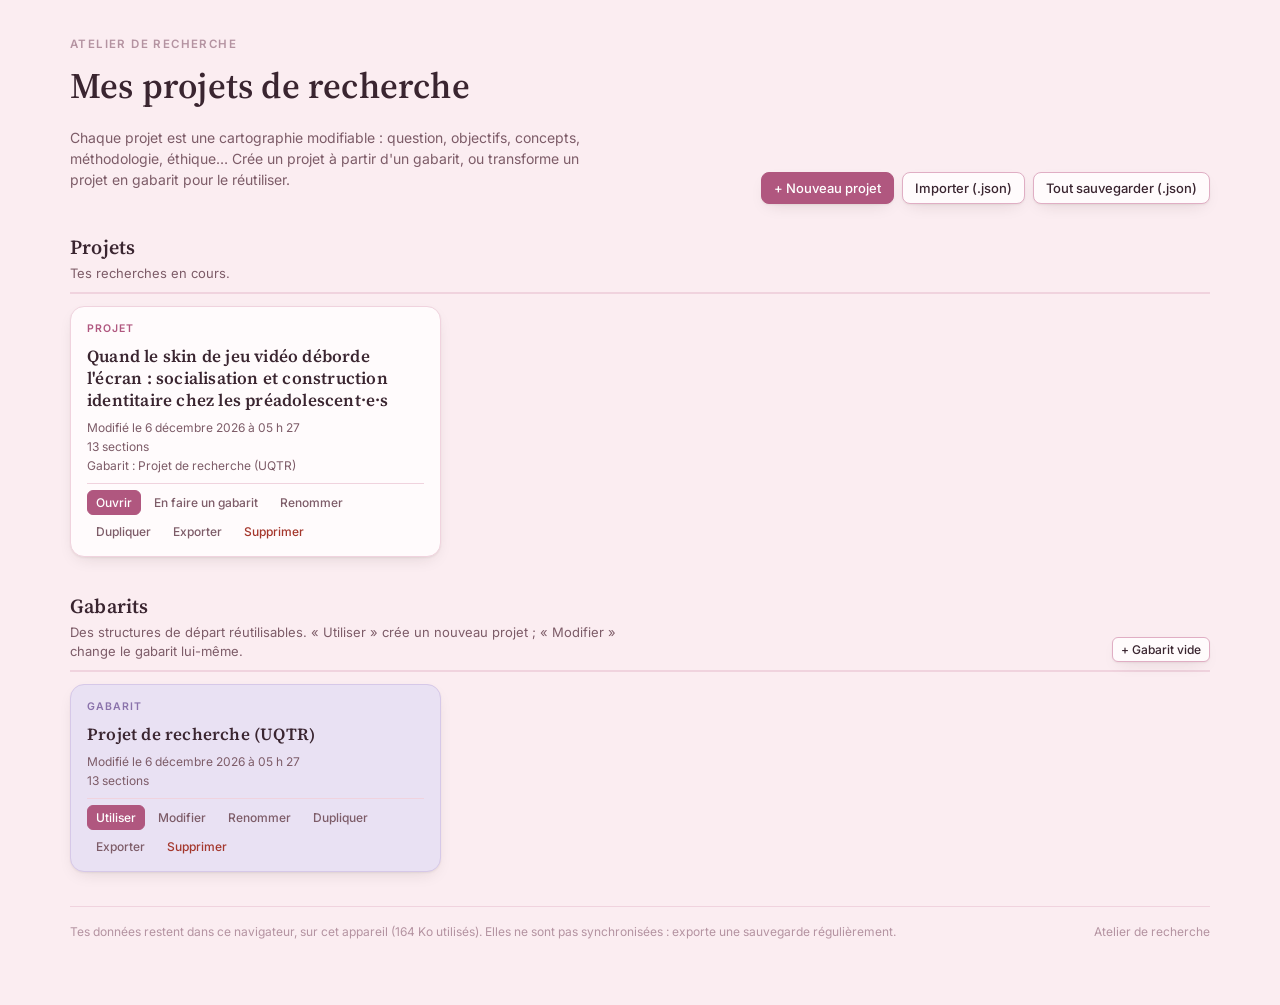
==== index.html @ 20c6a672 "Add files via upload" ====
<!doctype html>
<html lang="fr-CA">
<head>
  <meta charset="utf-8">
  <meta name="viewport" content="width=device-width,initial-scale=1,viewport-fit=cover">
  <title>Atelier de recherche</title>
  <meta name="description" content="Cartographie et guide de rédaction de projets de recherche : question, objectifs, concepts, méthodologie, éthique.">
  <link rel="icon" href="data:image/svg+xml,%3Csvg xmlns='http://www.w3.org/2000/svg' viewBox='0 0 32 32'%3E%3Crect width='32' height='32' rx='8' fill='%23b0577f'/%3E%3Cpath d='M9 10h14M9 16h14M9 22h9' stroke='%23fff' stroke-width='2.4' stroke-linecap='round'/%3E%3C/svg%3E">
  <link rel="preconnect" href="https://fonts.googleapis.com">
  <link rel="preconnect" href="https://fonts.gstatic.com" crossorigin>
  <link rel="stylesheet" href="https://fonts.googleapis.com/css2?family=Source+Serif+4:opsz,wght@8..60,500;8..60,600;8..60,700&family=Inter:wght@400;500;600;700&display=swap">
  <link rel="stylesheet" href="css/editor.css">
  <link rel="stylesheet" href="css/app.css">
</head>
<body>
  <main id="library" aria-label="Bibliothèque de projets"></main>
  <div id="app"></div>
  <noscript>Cette application nécessite JavaScript.</noscript>

  <script src="js/seeds.js"></script>
  <script src="js/storage.js"></script>
  <script src="js/editor.js"></script>
  <script src="js/app.js"></script>
</body>
</html>
---- css/editor.css ----
:root{
    --bg:#fbedf1;
    --surface:#fffbfc;
    --surface-2:#f9e6ec;
    --ink:#3a2530;
    --ink-soft:#7d5c68;
    --ink-faint:#b493a1;
    --border:#f0d3de;
    --border-strong:#e0aec4;
    --accent:#b0577f;
    --accent-ink:#7a3a58;
    --accent-soft:#f9dfea;
    --danger:#a4372c;
    --danger-soft:#f4ded9;
    --shadow: 0 1px 2px rgba(43,36,25,.06), 0 6px 18px -8px rgba(43,36,25,.18);
    color-scheme: light;
  }

  /* tag palette — pastel tokens, referenced by id */
  :root{
    --tag-blue:#5e86ad; --tag-blue-bg:#dfeaf5;
    --tag-mauve:#8a72ab; --tag-mauve-bg:#e9e1f3;
    --tag-green:#6a9a72; --tag-green-bg:#e1f0e2;
    --tag-yellow:#9c8a2e; --tag-yellow-bg:#f8f1c7;
    --tag-orange:#b8804a; --tag-orange-bg:#fbe8d4;
    --tag-pink:#c06f95; --tag-pink-bg:#fbdfeb;
  }

  *{box-sizing:border-box;}
  body{
    background:var(--bg);
    color:var(--ink);
    font-family:'Inter',system-ui,sans-serif;
    font-size:15px;
    line-height:1.5;
    padding-inline:20px;
    padding-block:28px 64px;
    max-width:1180px;
    margin:0 auto;
  }
  h1,h2,h3{font-family:'Source Serif 4',Georgia,serif; font-weight:600; letter-spacing:.2px; text-wrap:balance;}
  a{color:var(--accent);}
  button{font-family:inherit;}
  ::selection{background:var(--accent-soft);}

  /* ---------- header ---------- */
  .top{display:flex; flex-wrap:wrap; gap:16px; justify-content:space-between; align-items:flex-start; margin-bottom:6px;}
  .titleblock{flex:1 1 320px; min-width:0;}
  .eyebrow{font-size:11.5px; text-transform:uppercase; letter-spacing:1.4px; color:var(--ink-faint); font-weight:600; margin-bottom:6px;}
  h1{font-size:clamp(24px,3.4vw,32px); margin:0 0 4px; outline:none;}
  h1[contenteditable]:focus{background:var(--surface-2); border-radius:6px; box-shadow:0 0 0 3px var(--accent-soft);}
  .sub{color:var(--ink-soft); font-size:14px; max-width:60ch;}
  .status{display:flex; align-items:center; gap:8px; font-size:12.5px; color:var(--ink-faint); white-space:nowrap; padding-top:6px;}
  .status .dot{width:7px; height:7px; border-radius:50%; background:var(--ink-faint); flex:none;}
  .status.saved .dot{background:#5c8a4a;}
  .status.saving .dot{background:#c99a3a; animation:pulse 1s infinite;}
  .status.error .dot{background:var(--danger);}
  @keyframes pulse{0%,100%{opacity:1;} 50%{opacity:.35;}}

  .intro{background:var(--surface-2); border:1px solid var(--border); border-radius:10px; padding:12px 14px; font-size:13.5px; color:var(--ink-soft); margin:14px 0 22px; display:flex; gap:10px; align-items:flex-start;}
  .intro button{background:none; border:none; color:var(--ink-faint); cursor:pointer; font-size:15px; line-height:1; padding:2px; margin-left:auto; flex:none;}
  .intro button:hover{color:var(--ink);}

  /* ---------- toolbar ---------- */
  .toolbar{display:flex; flex-wrap:wrap; gap:8px; align-items:center; margin:18px 0 14px;}
  .btn{
    display:inline-flex; align-items:center; gap:6px;
    background:var(--surface); border:1px solid var(--border-strong); color:var(--ink);
    padding:7px 12px; border-radius:8px; font-size:13px; font-weight:500; cursor:pointer;
    box-shadow:var(--shadow);
  }
  .btn:hover{border-color:var(--accent); color:var(--accent-ink);}
  .btn.primary{background:var(--accent); border-color:var(--accent); color:#fff;}
  .btn.ghost{background:transparent; box-shadow:none; border-color:transparent; color:var(--ink-soft);}
  .btn.ghost:hover{background:var(--surface-2); color:var(--ink);}
  .btn.small{padding:4px 8px; font-size:12px; border-radius:6px;}
  .btn.danger{color:var(--danger); border-color:var(--danger-soft);}
  .btn[disabled]{opacity:.5; cursor:default;}

  /* ---------- tag legend ---------- */
  .tagbar{display:flex; flex-wrap:wrap; gap:6px; align-items:center; margin-bottom:6px;}
  .tagbar-label{font-size:11.5px; text-transform:uppercase; letter-spacing:1px; color:var(--ink-faint); font-weight:600; margin-right:2px;}
  .tagchip{
    display:inline-flex; align-items:center; gap:5px;
    border-radius:999px; padding:4px 10px 4px 8px; font-size:12.5px; font-weight:500;
    border:1px solid transparent; cursor:pointer; user-select:none;
  }
  .tagchip .swatch{width:8px; height:8px; border-radius:50%; flex:none;}
  .tagchip.active{box-shadow:0 0 0 2px var(--accent);}
  .tagchip .rm{opacity:0; margin-left:2px; font-size:11px; color:inherit;}
  .tagchip:hover .rm{opacity:.6;}
  .tagchip .rm:hover{opacity:1;}
  .tag-add{display:inline-flex; align-items:center; gap:6px; background:var(--surface-2); border:1px dashed var(--border-strong); border-radius:999px; padding:4px 10px;}
  .tag-add input{border:none; background:none; font-size:12.5px; width:88px; color:var(--ink); outline:none;}
  .tag-swatches{display:flex; gap:4px;}
  .tag-swatch{width:14px; height:14px; border-radius:50%; cursor:pointer; border:2px solid transparent;}
  .tag-swatch.sel{border-color:var(--ink);}

  body.dimming .entity-wrap:not(.tag-match){opacity:.35; filter:saturate(.5);}

  /* ---------- page shell + side navigation ---------- */
  .page-shell{width:100%;}
  .main-col{width:100%;}
  .side-nav{
    position:fixed; top:0; left:0; height:100vh; max-height:100vh; width:270px;
    overflow-y:auto; background:var(--surface); border-right:1px solid var(--border);
    padding:14px 8px; box-shadow:0 14px 34px -10px rgba(0,0,0,.35); font-size:12.5px;
    z-index:60; transform:translateX(-100%); transition:transform .2s ease;
  }
  body.nav-open .side-nav{transform:translateX(0);}
  .side-nav-head{display:flex; align-items:center; justify-content:space-between; padding:0 8px 8px; gap:8px;}
  .side-nav-head h3{margin:0; font-size:11px; text-transform:uppercase; letter-spacing:1px; color:var(--ink-faint); font-family:inherit; font-weight:600;}
  .nav-close{display:inline-flex; align-items:center; justify-content:center; background:none; border:none; color:var(--ink-faint); cursor:pointer; font-size:14px; padding:2px 4px; flex:none;}
  .nav-list{list-style:none; margin:0; padding:0;}
  .nav-item a{
    display:block; padding:5px 8px; border-radius:6px; color:var(--ink-soft); text-decoration:none;
    cursor:pointer; white-space:nowrap; overflow:hidden; text-overflow:ellipsis;
  }
  .nav-item a:hover{background:var(--surface-2); color:var(--ink);}
  .nav-item.nav-top{margin-top:6px;}
  .nav-item.nav-top:first-child{margin-top:0;}
  .nav-item.nav-top > a{font-weight:600; color:var(--ink);}
  .nav-toggle{position:fixed; top:16px; left:16px; z-index:58;}
  .btn.ghost.nav-toggle{background:var(--surface); border-color:var(--border-strong); box-shadow:var(--shadow);}
  .btn.ghost.nav-toggle:hover{background:var(--surface-2);}
  .nav-scrim{display:none;}
  body.nav-open .nav-scrim{display:block; position:fixed; inset:0; background:rgba(20,16,10,.35); z-index:59;}
  @media (max-width:420px){
    .side-nav{width:88vw;}
  }

  /* ---------- board (full-width, reorderable boxes) ---------- */
  .board{display:flex; flex-direction:column; gap:20px; width:100%; margin-top:6px;}
  .drag-handle{
    flex:none; width:22px; height:22px; border-radius:6px; border:1px solid var(--border);
    background:var(--surface); display:flex; align-items:center; justify-content:center;
    color:var(--ink-faint); font-size:12px; cursor:grab; touch-action:none;
  }
  .drag-handle:hover{border-color:var(--accent); color:var(--accent-ink); background:var(--surface-2);}
  .drag-handle:active{cursor:grabbing;}

  /* ---------- table cards ---------- */
  .table-card{width:100%; background:var(--surface); border:1px solid var(--border); border-radius:14px; box-shadow:var(--shadow); overflow:hidden; transition:box-shadow .18s ease;}
  .table-card.dragging{box-shadow:0 14px 34px -10px rgba(0,0,0,.35); z-index:6; cursor:grabbing; transition:none;}
  .table-card.nested{box-shadow:none; border-color:var(--border-strong); background:var(--surface-2);}
  .table-card.nested > .table-card-head{padding:12px 14px 8px;}
  .table-card.nested > .table-card-head h2{font-size:14.5px;}
  .table-card.nested > .scrollwrap{padding:8px 14px 14px;}
  .table-card.nested > .table-add-row{padding:6px 14px 12px;}
  .table-color-btn{flex:none; width:22px; height:22px; border-radius:6px; border:1px solid var(--border); background:var(--surface); display:flex; align-items:center; justify-content:center; cursor:pointer; padding:0;}
  .table-color-btn:hover{border-color:var(--accent);}
  .table-color-dot{width:12px; height:12px; border-radius:50%; background:var(--surface-2); border:1.5px solid var(--border-strong); display:block; pointer-events:none;}
  .color-swatches{display:flex; flex-wrap:wrap; gap:8px; padding:4px 2px 2px;}
  .table-card[data-color="blue"]{border-color:var(--tag-blue);}
  .table-card[data-color="blue"] > .table-card-head{border-bottom-color:var(--tag-blue);}
  .table-card[data-color="blue"]{background:var(--tag-blue-bg);}
  .table-card[data-color="blue"] > .table-card-head h2{color:var(--tag-blue);}
  .table-card[data-color="blue"] table.datatable th{border-bottom-color:var(--tag-blue); color:var(--tag-blue);}
  .table-card[data-color="blue"] table.datatable td{border-bottom-color:var(--tag-blue);}
  .table-card[data-color="mauve"]{border-color:var(--tag-mauve);}
  .table-card[data-color="mauve"] > .table-card-head{border-bottom-color:var(--tag-mauve);}
  .table-card[data-color="mauve"]{background:var(--tag-mauve-bg);}
  .table-card[data-color="mauve"] > .table-card-head h2{color:var(--tag-mauve);}
  .table-card[data-color="mauve"] table.datatable th{border-bottom-color:var(--tag-mauve); color:var(--tag-mauve);}
  .table-card[data-color="mauve"] table.datatable td{border-bottom-color:var(--tag-mauve);}
  .table-card[data-color="green"]{border-color:var(--tag-green);}
  .table-card[data-color="green"] > .table-card-head{border-bottom-color:var(--tag-green);}
  .table-card[data-color="green"]{background:var(--tag-green-bg);}
  .table-card[data-color="green"] > .table-card-head h2{color:var(--tag-green);}
  .table-card[data-color="green"] table.datatable th{border-bottom-color:var(--tag-green); color:var(--tag-green);}
  .table-card[data-color="green"] table.datatable td{border-bottom-color:var(--tag-green);}
  .table-card[data-color="yellow"]{border-color:var(--tag-yellow);}
  .table-card[data-color="yellow"] > .table-card-head{border-bottom-color:var(--tag-yellow);}
  .table-card[data-color="yellow"]{background:var(--tag-yellow-bg);}
  .table-card[data-color="yellow"] > .table-card-head h2{color:var(--tag-yellow);}
  .table-card[data-color="yellow"] table.datatable th{border-bottom-color:var(--tag-yellow); color:var(--tag-yellow);}
  .table-card[data-color="yellow"] table.datatable td{border-bottom-color:var(--tag-yellow);}
  .table-card[data-color="orange"]{border-color:var(--tag-orange);}
  .table-card[data-color="orange"] > .table-card-head{border-bottom-color:var(--tag-orange);}
  .table-card[data-color="orange"]{background:var(--tag-orange-bg);}
  .table-card[data-color="orange"] > .table-card-head h2{color:var(--tag-orange);}
  .table-card[data-color="orange"] table.datatable th{border-bottom-color:var(--tag-orange); color:var(--tag-orange);}
  .table-card[data-color="orange"] table.datatable td{border-bottom-color:var(--tag-orange);}
  .table-card[data-color="pink"]{border-color:var(--tag-pink);}
  .table-card[data-color="pink"] > .table-card-head{border-bottom-color:var(--tag-pink);}
  .table-card[data-color="pink"]{background:var(--tag-pink-bg);}
  .table-card[data-color="pink"] > .table-card-head h2{color:var(--tag-pink);}
  .table-card[data-color="pink"] table.datatable th{border-bottom-color:var(--tag-pink); color:var(--tag-pink);}
  .table-card[data-color="pink"] table.datatable td{border-bottom-color:var(--tag-pink);}
  .nested-tables{display:flex; flex-direction:column; gap:12px; padding:12px 16px 16px;}
  .nested-label{font-size:10.5px; text-transform:uppercase; letter-spacing:.8px; color:var(--ink-faint); font-weight:600; padding:0 16px 4px;}
  .table-card-head{display:flex; align-items:center; gap:10px; padding:14px 16px 10px; border-bottom:2px solid var(--accent);}
  .table-card-head h2{font-size:17px; margin:0; flex:1; min-width:0; outline:none;}
  .table-card-head h2[contenteditable]:focus{background:var(--surface-2); border-radius:6px; padding:1px 4px; box-shadow:0 0 0 3px var(--accent-soft);}
  .table-card-actions{display:flex; gap:4px; flex:none;}
  .scrollwrap{overflow-x:auto; padding:10px 16px 16px;}
  table.datatable{border-collapse:collapse; width:100%; min-width:520px;}
  table.datatable th{
    text-align:left; font-size:11.5px; text-transform:uppercase; letter-spacing:.6px; color:var(--ink-faint);
    font-weight:600; padding:6px 10px 8px; border-bottom:2px solid var(--border); position:relative;
  }
  table.datatable th .th-label{outline:none; border-radius:4px;}
  table.datatable th .th-label:focus{background:var(--surface-2); box-shadow:0 0 0 2px var(--accent-soft); padding:1px 3px;}
  table.datatable th .colrm{position:absolute; top:2px; right:2px; opacity:0; font-size:11px; cursor:pointer; color:var(--ink-faint); background:none; border:none;}
  table.datatable th:hover .colrm{opacity:.6;}
  table.datatable th .colrm:hover{opacity:1; color:var(--danger);}
  table.datatable td{border-bottom:1px solid var(--border); vertical-align:top; padding:0;}
  table.datatable tr:last-child td{border-bottom:none;}
  .cellwrap{position:relative; padding:10px 30px 22px 10px; min-width:180px;}
  .celltext{outline:none; font-size:13.5px; color:var(--ink); min-height:20px; white-space:pre-wrap; word-break:break-word;}
  .celltext:empty::before{content:attr(data-ph); color:var(--ink-faint);}
  .celltext:focus{background:var(--surface-2); border-radius:6px; box-shadow:0 0 0 2px var(--accent-soft);}
  .cell-tags{display:flex; flex-wrap:wrap; gap:4px; margin-top:6px;}
  .cell-tags .mini-tag{font-size:10.5px; padding:1px 7px; border-radius:999px; font-weight:600;}
  .rowrm{position:absolute; left:-2px; top:8px; opacity:0; font-size:11px; background:none; border:none; color:var(--ink-faint); cursor:pointer; writing-mode:vertical-rl;}
  tr:hover .rowrm{opacity:.5;}
  .rowrm:hover{opacity:1 !important; color:var(--danger);}

  /* ---------- moving rows & columns ---------- */
  .rowdrag-th{width:22px; min-width:22px; padding:0 !important; border-bottom:2px solid var(--border);}
  .rowdrag-td{width:22px; min-width:22px; padding:9px 0 0 3px !important; vertical-align:top;}
  .row-drag-handle, .col-drag-handle{
    flex:none; width:18px; height:18px; border-radius:5px; border:1px solid var(--border);
    background:var(--surface); display:inline-flex; align-items:center; justify-content:center;
    color:var(--ink-faint); font-size:10px; cursor:grab; touch-action:none; padding:0;
  }
  .row-drag-handle:hover, .col-drag-handle:hover{border-color:var(--accent); color:var(--accent-ink); background:var(--surface-2);}
  .col-drag-handle{margin-right:6px; vertical-align:middle;}
  tr.row-dragging{opacity:.4;}
  th.col-dragging{opacity:.4;}
  tr.row-drop-before td{box-shadow: inset 0 2px 0 var(--accent);}
  tr.row-drop-after td{box-shadow: inset 0 -2px 0 var(--accent);}
  th.col-drop-before{box-shadow: inset 2px 0 0 var(--accent);}
  th.col-drop-after{box-shadow: inset -2px 0 0 var(--accent);}
  .table-card.drop-target{outline:2px dashed var(--accent); outline-offset:2px; border-radius:14px;}
  .board.drop-target{outline:2px dashed var(--accent); outline-offset:8px; border-radius:16px;}

  .cell-icons{position:absolute; bottom:4px; right:4px; display:flex; gap:3px;}
  .icon-btn{
    width:20px; height:20px; border-radius:6px; border:1px solid var(--border); background:var(--surface);
    display:flex; align-items:center; justify-content:center; font-size:10.5px; cursor:pointer; color:var(--ink-soft);
    position:relative;
  }
  .icon-btn:hover{border-color:var(--accent); color:var(--accent-ink);}
  .icon-btn.armed{background:var(--accent); color:#fff; border-color:var(--accent);}
  .icon-btn.has-links::after{
    content:attr(data-count); position:absolute; top:-6px; right:-6px; background:var(--accent); color:#fff;
    font-size:9px; line-height:1; padding:2px 4px; border-radius:8px; font-weight:700;
  }
  .addrow, .addcol{color:var(--ink-faint); font-size:12px;}

  .table-add-row{padding:8px 16px 14px;}

  /* ---------- popover ---------- */
  .pop{
    position:absolute; z-index:50; background:var(--surface); border:1px solid var(--border-strong);
    border-radius:10px; box-shadow:var(--shadow); padding:10px; min-width:200px; font-size:12.5px;
  }
  .pop h4{margin:0 0 6px; font-size:11px; text-transform:uppercase; letter-spacing:.6px; color:var(--ink-faint); font-family:inherit; font-weight:600;}
  .pop .row{display:flex; align-items:center; justify-content:space-between; gap:8px; padding:5px 2px; border-radius:6px;}
  .pop .row:hover{background:var(--surface-2);}
  .pop .row .lbl{color:var(--ink); cursor:pointer; flex:1; min-width:0; overflow:hidden; text-overflow:ellipsis; white-space:nowrap;}
  .pop .row button{background:none; border:none; color:var(--ink-faint); cursor:pointer; font-size:11px;}
  .pop .row button:hover{color:var(--danger);}
  .pop .taglist{display:flex; flex-direction:column; gap:3px;}
  .pop .tagrow{display:flex; align-items:center; gap:6px; padding:4px 4px; border-radius:6px; cursor:pointer;}
  .pop .tagrow:hover{background:var(--surface-2);}
  .pop .tagrow .swatch{width:9px; height:9px; border-radius:50%;}
  .pop .tagrow .chk{margin-left:auto; opacity:0; font-size:12px;}
  .pop .tagrow.on .chk{opacity:1;}

  /* ---------- diagram ---------- */
  .diagram-shell{width:100%; background:var(--surface); border:1px solid var(--border); border-radius:14px; box-shadow:var(--shadow); transition:box-shadow .18s ease;}
  .diagram-shell.dragging{box-shadow:0 14px 34px -10px rgba(0,0,0,.35); z-index:6; cursor:grabbing; transition:none;}
  .diagram-shell.nested{box-shadow:none; border-color:var(--border-strong); background:var(--surface-2);}
  .diagram-shell.nested > .diagram-head{padding:12px 14px 4px;}
  .diagram-shell.nested > .diagram-head h2{font-size:14.5px;}
  .diagram-shell.nested > .canvas{margin:0 14px 14px; height:320px;}
  .diagram-head{display:flex; flex-wrap:wrap; align-items:center; gap:8px; padding:14px 16px 6px;}
  .diagram-head h2{font-size:17px; margin:0; flex:1; min-width:120px; outline:none;}
  .diagram-head h2[contenteditable]:focus{background:var(--surface-2); border-radius:6px; padding:1px 4px; box-shadow:0 0 0 3px var(--accent-soft);}
  .diagram-notes{padding:0 16px 10px; display:flex; flex-direction:column; gap:4px;}
  .diagram-note-line{display:flex; align-items:flex-start; gap:6px;}
  .diagram-note-line .celltext{flex:1; min-width:0; font-size:13px; padding:4px 6px; border-radius:6px;}
  .diagram-note-line .celltext:focus{background:var(--surface-2); box-shadow:0 0 0 2px var(--accent-soft);}
  .diagram-note-rm{flex:none; opacity:0; background:none; border:none; color:var(--ink-faint); cursor:pointer; font-size:11px; padding:4px 2px;}
  .diagram-note-line:hover .diagram-note-rm{opacity:.5;}
  .diagram-note-rm:hover{opacity:1 !important; color:var(--danger);}
  .diagram-note-add{align-self:flex-start; margin-top:2px;}
  .canvas{
    position:relative; height:420px; margin:0 16px 16px; border:1.5px dashed var(--border-strong); border-radius:12px;
    background:
      radial-gradient(var(--border) 1px, transparent 1px) 0 0/22px 22px,
      var(--surface);
    overflow:auto; touch-action:none;
  }
  .canvas svg{position:absolute; top:0; left:0; width:100%; height:100%; pointer-events:none; overflow:visible;}
  .node{
    position:absolute; width:180px; background:var(--surface); border:1.5px solid var(--border-strong); border-radius:12px;
    box-shadow:var(--shadow); padding:10px 10px 24px; cursor:grab; user-select:none;
  }
  .node.dragging{cursor:grabbing; box-shadow:0 10px 28px -8px rgba(0,0,0,.35); z-index:5;}
  .node.border-dashed{border-style:dashed;}
  .node.shape-square{width:150px; min-height:150px;}
  .node.shape-circle{width:150px; height:150px; border-radius:50%; display:flex; flex-direction:column; align-items:center; justify-content:center; text-align:center; padding:16px 18px 20px;}
  .node.shape-oval{width:220px; height:130px; border-radius:50%; display:flex; flex-direction:column; align-items:center; justify-content:center; text-align:center; padding:14px 26px 18px;}
  .node.shape-circle .cell-icons, .node.shape-oval .cell-icons{bottom:8px; right:8px;}
  .node.shape-circle .cell-tags, .node.shape-oval .cell-tags{justify-content:center;}
  .node .celltext{font-family:'Source Serif 4',serif; font-weight:600; font-size:14px; margin-bottom:3px; outline:none; border-radius:4px;}
  .node .celltext:focus{background:var(--surface-2); box-shadow:0 0 0 2px var(--accent-soft);}
  .node .sub{font-size:11.5px; color:var(--ink-soft); outline:none; border-radius:4px;}
  .node .sub:focus{background:var(--surface-2); box-shadow:0 0 0 2px var(--accent-soft);}
  .node-notes{display:flex; flex-direction:column; gap:1px;}
  .node-note-line{display:flex; align-items:flex-start; gap:3px;}
  .node-note-line .sub{flex:1; min-width:0;}
  .node-note-rm{flex:none; opacity:0; background:none; border:none; color:var(--ink-faint); cursor:pointer; font-size:10px; padding:3px 2px;}
  .node-note-line:hover .node-note-rm{opacity:.6;}
  .node-note-rm:hover{opacity:1 !important; color:var(--danger);}
  .node-note-add{font-size:10.5px; padding:2px 6px; margin-top:2px;}
  .node.shape-circle .node-note-line, .node.shape-oval .node-note-line{justify-content:center;}
  .node .noderm{position:absolute; top:4px; right:4px; opacity:0; background:none; border:none; color:var(--ink-faint); font-size:11px; cursor:pointer;}
  .node:hover .noderm{opacity:.6;}
  .node .noderm:hover{opacity:1; color:var(--danger);}
  .node .cell-icons{bottom:5px; right:5px;}
  .node .cell-tags{margin-top:4px;}
  .node .styleadj{position:absolute; top:4px; left:4px; opacity:0; width:18px; height:18px; border-radius:5px; border:1px solid var(--border); background:var(--surface); color:var(--ink-faint); font-size:10px; cursor:pointer; display:flex; align-items:center; justify-content:center;}
  .node:hover .styleadj{opacity:.65;}
  .node .styleadj:hover{opacity:1; border-color:var(--accent); color:var(--accent-ink);}

  /* ---------- independent arrows & shape/style popovers ---------- */
  .arrow-handle{
    position:absolute; width:12px; height:12px; margin:-6px 0 0 -6px; border-radius:50%;
    background:var(--accent); border:2px solid var(--surface); box-shadow:var(--shadow);
    cursor:grab; touch-action:none; z-index:4;
  }
  .arrow-handle:active{cursor:grabbing;}
  .arrow-controls{
    position:absolute; display:flex; gap:2px; background:var(--surface); border:1px solid var(--border-strong);
    border-radius:8px; padding:2px; box-shadow:var(--shadow); z-index:4; margin:-14px 0 0 -30px;
  }
  .arrow-controls button{width:20px; height:20px; border:none; background:none; color:var(--ink-soft); font-size:10.5px; cursor:pointer; border-radius:5px;}
  .arrow-controls button:hover{background:var(--surface-2); color:var(--accent-ink);}
  .shape-grid{display:flex; gap:6px; flex-wrap:wrap; margin-bottom:8px;}
  .shape-opt{width:36px; height:30px; border:1px solid var(--border-strong); border-radius:6px; background:var(--surface); cursor:pointer; display:flex; align-items:center; justify-content:center; font-size:13px; color:var(--ink-soft);}
  .shape-opt.sel{border-color:var(--accent); box-shadow:0 0 0 2px var(--accent-soft); color:var(--accent-ink);}
  .border-grid{display:flex; gap:6px;}
  .border-opt{flex:1; height:26px; border:1px solid var(--border-strong); border-radius:6px; background:var(--surface); cursor:pointer; font-size:11px; color:var(--ink-soft);}
  .border-opt.sel{border-color:var(--accent); box-shadow:0 0 0 2px var(--accent-soft); color:var(--accent-ink);}

  /* ---------- notes list handled as table above ---------- */

  /* ---------- confirm modal / toast ---------- */
  .overlay{position:fixed; inset:0; background:rgba(20,16,10,.35); z-index:100; display:flex; align-items:center; justify-content:center; padding:20px;}
  .modal{background:var(--surface); border-radius:12px; padding:18px; max-width:340px; box-shadow:var(--shadow); border:1px solid var(--border);}
  .modal p{margin:0 0 14px; font-size:13.5px; color:var(--ink);}
  .modal .row{display:flex; justify-content:flex-end; gap:8px;}
  .toast{
    position:fixed; left:50%; bottom:22px; transform:translateX(-50%); background:var(--ink); color:var(--bg);
    padding:8px 16px; border-radius:999px; font-size:12.5px; z-index:80; box-shadow:var(--shadow);
    display:flex; align-items:center; gap:10px;
  }
  .toast button{background:none; border:none; color:inherit; opacity:.75; cursor:pointer; font-size:11.5px; text-decoration:underline;}

  @keyframes flash{
    0%{box-shadow:0 0 0 4px var(--accent);} 100%{box-shadow:0 0 0 0 transparent;}
  }
  .flash{animation:flash 1.1s ease-out;}

  footer.foot{margin-top:30px; padding-top:16px; border-top:1px solid var(--border); font-size:12px; color:var(--ink-faint); display:flex; justify-content:space-between; flex-wrap:wrap; gap:8px;}

  @media (max-width:640px){
    .node{width:150px;}
    .canvas{height:360px;}
  }
---- css/app.css ----
/* Styles propres à l'application (bibliothèque, en-tête d'éditeur, modales, impression).
   Les styles de l'éditeur lui-même sont dans editor.css. */

html{ -webkit-text-size-adjust:100%; }
body{ margin:0 auto; }
[hidden]{ display:none !important; }

/* ---------- en-tête de l'éditeur ---------- */
.editor-topbar{ height:30px; }
.btn.ghost.back-btn{ position:fixed; top:16px; left:132px; z-index:58; background:var(--surface); border-color:var(--border-strong); box-shadow:var(--shadow); }
.btn.ghost.back-btn:hover{ background:var(--surface-2); }
.top-actions{ display:flex; align-items:center; gap:10px; flex-wrap:wrap; justify-content:flex-end; }
.template-banner{
  background:var(--tag-yellow-bg); color:#6b5d17; border:1px solid #e9dc97; border-radius:10px;
  padding:10px 14px; font-size:13px; margin:12px 0 4px;
}
.sub[contenteditable]:empty::before{ content:attr(data-ph); color:var(--ink-faint); }
.sub[contenteditable]{ outline:none; border-radius:6px; min-height:1.4em; }
.sub[contenteditable]:focus{ background:var(--surface-2); box-shadow:0 0 0 3px var(--accent-soft); }

/* ---------- bibliothèque ---------- */
.lib-top{ display:flex; flex-wrap:wrap; gap:18px; justify-content:space-between; align-items:flex-end; margin:8px 0 28px; }
.lib-top .titleblock{ flex:1 1 420px; }
.lib-top h1{ font-size:clamp(26px,4vw,36px); }
.lib-toolbar{ display:flex; flex-wrap:wrap; gap:8px; }
.lib-section{ margin-bottom:34px; }
.lib-section-head{ display:flex; justify-content:space-between; align-items:flex-end; gap:12px; margin-bottom:12px; border-bottom:2px solid var(--border); padding-bottom:8px; }
.lib-section-head h2{ margin:0; font-size:20px; }
.lib-hint{ margin:2px 0 0; color:var(--ink-soft); font-size:13px; max-width:70ch; }
.lib-grid{ display:grid; grid-template-columns:repeat(auto-fill, minmax(290px, 1fr)); gap:14px; }
.lib-empty{ color:var(--ink-faint); font-size:13.5px; padding:18px; border:1.5px dashed var(--border-strong); border-radius:12px; grid-column:1/-1; }
.lib-card{
  background:var(--surface); border:1px solid var(--border); border-radius:14px; box-shadow:var(--shadow);
  padding:14px 16px 12px; display:flex; flex-direction:column; gap:8px; cursor:pointer; min-width:0;
  transition:border-color .15s ease, transform .15s ease;
}
.lib-card:hover, .lib-card:focus-visible{ border-color:var(--accent); transform:translateY(-1px); outline:none; }
.lib-card.is-template{ background:var(--tag-mauve-bg); border-color:#d6c8e8; }
.lib-card.is-template:hover{ border-color:var(--tag-mauve); }
.lib-card h3{ margin:0; font-size:17px; line-height:1.3; overflow-wrap:anywhere; }
.lib-card-kind{ font-size:10.5px; text-transform:uppercase; letter-spacing:1px; font-weight:600; color:var(--accent); }
.lib-card.is-template .lib-card-kind{ color:var(--tag-mauve); }
.lib-card-meta{ display:flex; flex-direction:column; gap:1px; font-size:12px; color:var(--ink-soft); }
.card-actions{ display:flex; flex-wrap:wrap; gap:4px; margin-top:auto; padding-top:6px; border-top:1px solid var(--border); }
.card-actions .btn.small{ box-shadow:none; }
.danger-text{ color:var(--danger) !important; }
.btn-danger{ background:var(--danger) !important; border-color:var(--danger) !important; }

/* ---------- modales ---------- */
.lib-modal{ max-width:440px; width:100%; }
.lib-modal h3{ margin:0 0 12px; font-size:18px; }
.field-label{ display:flex; flex-direction:column; gap:5px; font-size:12.5px; font-weight:600; color:var(--ink-soft); margin-bottom:12px; }
.field{
  font:inherit; font-size:14px; font-weight:400; color:var(--ink); background:var(--surface);
  border:1px solid var(--border-strong); border-radius:8px; padding:8px 10px; width:100%;
}
.field:focus{ outline:none; border-color:var(--accent); box-shadow:0 0 0 3px var(--accent-soft); }
.choice-list{ display:flex; flex-direction:column; gap:8px; margin-bottom:14px; }
.choice{ display:flex; gap:10px; align-items:flex-start; padding:10px; border:1px solid var(--border); border-radius:10px; cursor:pointer; font-size:13px; }
.choice:has(input:checked){ border-color:var(--accent); background:var(--surface-2); }
.choice span{ display:flex; flex-direction:column; gap:2px; }
.choice small{ color:var(--ink-soft); }
.toast{ animation:toastIn .2s ease-out; }
@keyframes toastIn{ from{ opacity:0; transform:translate(-50%, 8px); } }

@media (max-width:640px){
  body{ padding-inline:16px; }
  .editor-topbar{ height:40px; }
  .lib-grid{ grid-template-columns:1fr; }
  .table-card-head, .diagram-head{ flex-wrap:wrap; }
  .table-card-head h2, .diagram-head h2{ flex:1 1 calc(100% - 40px); min-width:0; }
  .table-card-actions{ flex-wrap:wrap; width:100%; justify-content:flex-end; }
}

/* ---------- impression / PDF ---------- */
@media print{
  body{ background:#fff; max-width:none; padding:0; }
  .nav-toggle, .side-nav, .nav-scrim, .toolbar, .tagbar, .editor-topbar, .top-actions, .intro,
  .drag-handle, .row-drag-handle, .col-drag-handle, .cell-icons, .table-card-actions, .table-add-row,
  .colrm, .rowrm, .noderm, .styleadj, .diagram-note-add, .node-note-add, .table-color-btn, footer.foot{ display:none !important; }
  .table-card, .diagram-shell{ box-shadow:none; break-inside:avoid-page; }
  .scrollwrap{ overflow:visible; }
  table.datatable{ min-width:0; }
}
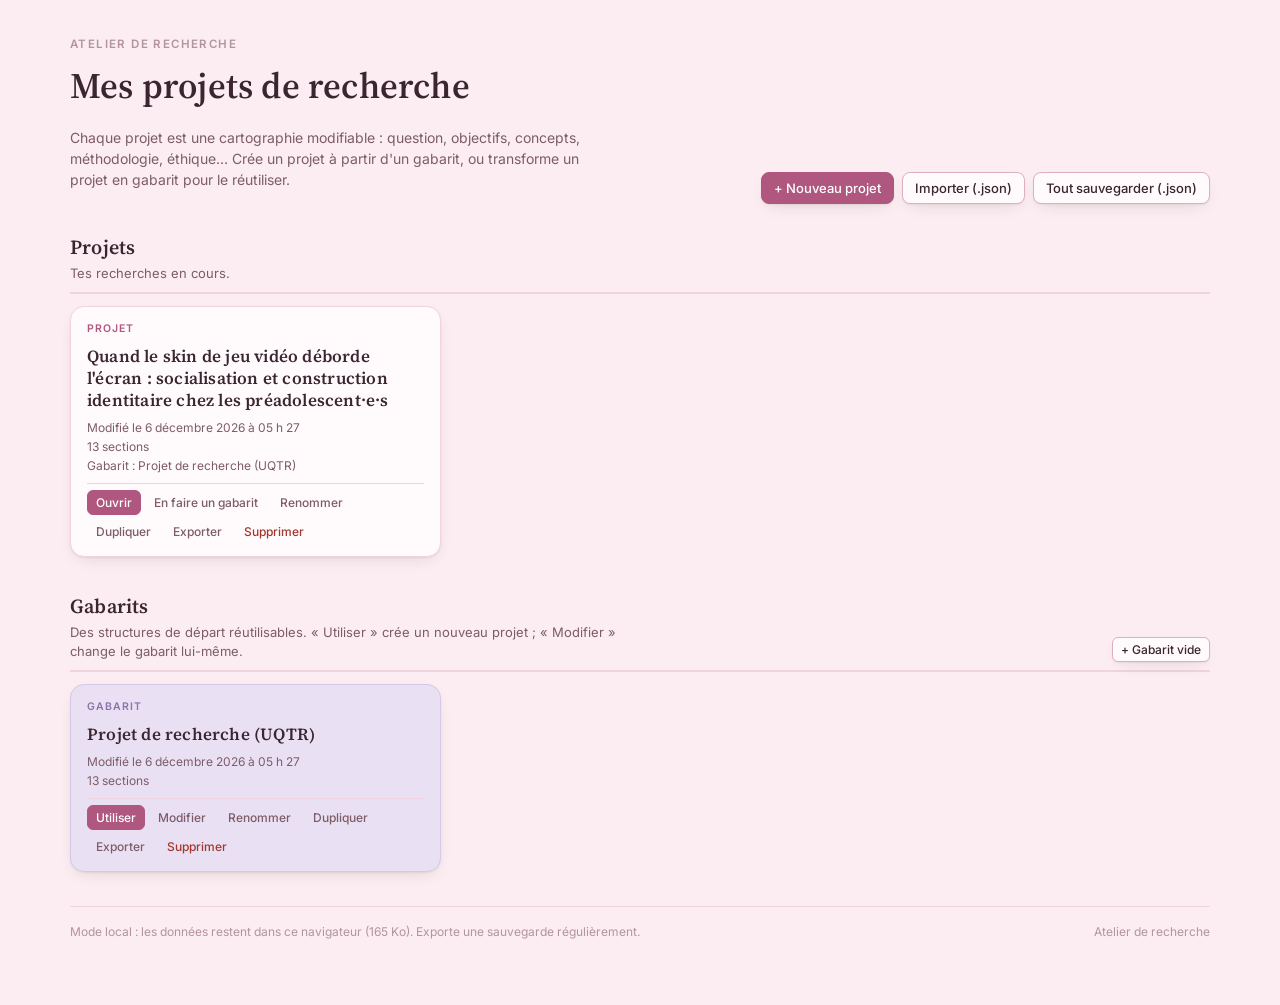
==== commit 459f01c3: "Add files via upload" ====
--- a/index.html
+++ b/index.html
@@ -19,6 +19,7 @@
 
   <script src="js/seeds.js"></script>
   <script src="js/storage.js"></script>
+  <script src="js/cloud.js"></script>
   <script src="js/editor.js"></script>
   <script src="js/app.js"></script>
 </body>
--- a/css/app.css
+++ b/css/app.css
@@ -82,3 +82,23 @@
   .scrollwrap{ overflow:visible; }
   table.datatable{ min-width:0; }
 }
+
+/* ---------- synchronisation en ligne ---------- */
+.status.offline .dot{ background:#c77a2e; }
+.status{ white-space:normal; text-align:right; }
+.lib-sync{ padding:0 6px 0 0; font-size:12.5px; }
+.lib-loading{ color:var(--ink-soft); padding:40px 0; text-align:center; }
+.login-card{
+  max-width:380px; margin:12vh auto 0; background:var(--surface); border:1px solid var(--border);
+  border-radius:16px; box-shadow:var(--shadow); padding:26px 24px; display:flex; flex-direction:column; gap:10px;
+}
+.login-card h1{ margin:0; font-size:28px; }
+.login-card .sub{ margin:0 0 6px; }
+.login-card .field{ font-size:15px; padding:10px 12px; }
+.login-card .btn{ justify-content:center; padding:10px; font-size:14px; }
+.login-error{ margin:0; min-height:1.2em; color:var(--danger); font-size:13px; }
+.history-modal{ max-width:520px; }
+.history-list{ display:flex; flex-direction:column; gap:4px; max-height:52vh; overflow:auto; margin:10px 0 14px; font-size:13px; color:var(--ink-soft); }
+.history-row{ display:flex; justify-content:space-between; align-items:center; gap:8px; padding:7px 8px; border-radius:8px; border:1px solid var(--border); }
+.history-row strong{ color:var(--ink); font-weight:600; }
+.history-actions{ display:flex; gap:4px; flex:none; }
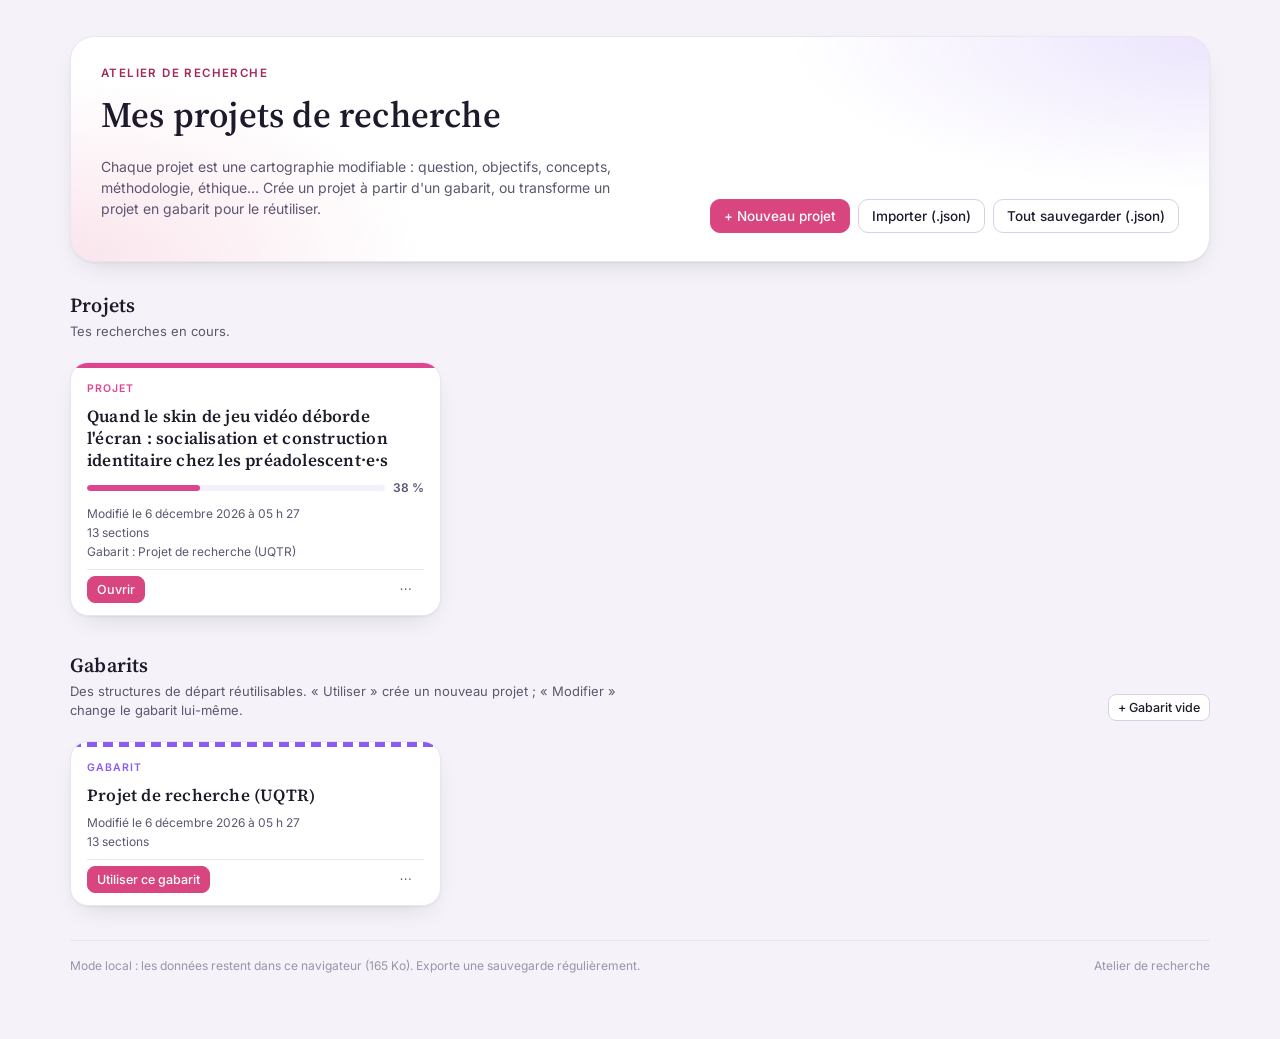
==== commit b3e0c80e: "Nouveau design" ====
--- a/index.html
+++ b/index.html
@@ -11,6 +11,7 @@
   <link rel="stylesheet" href="https://fonts.googleapis.com/css2?family=Source+Serif+4:opsz,wght@8..60,500;8..60,600;8..60,700&family=Inter:wght@400;500;600;700&display=swap">
   <link rel="stylesheet" href="css/editor.css">
   <link rel="stylesheet" href="css/app.css">
+  <link rel="stylesheet" href="css/theme.css">
 </head>
 <body>
   <main id="library" aria-label="Bibliothèque de projets"></main>
--- a/css/theme.css
+++ b/css/theme.css
@@ -0,0 +1,436 @@
+/* ==========================================================================
+   Thème « moderne et coloré » : barre latérale, sections, cartes.
+   Chargé en dernier : redéfinit les jetons de couleur et habille l'éditeur.
+   ========================================================================== */
+
+:root{
+  --bg:#f5f3f9;
+  --surface:#ffffff;
+  --surface-2:#f4f1fa;
+  --ink:#1f1a2b;
+  --ink-soft:#5d5670;
+  --ink-faint:#9a93ab;
+  --border:#e9e5f1;
+  --border-strong:#d8d1e5;
+  --accent:#d9467f;
+  --accent-ink:#a3285c;
+  --accent-soft:#fde4ef;
+  --danger:#cf3a3a;
+  --danger-soft:#fde3e3;
+  --shadow:0 1px 2px rgba(31,26,43,.05), 0 10px 28px -14px rgba(31,26,43,.22);
+  --shadow-lg:0 2px 4px rgba(31,26,43,.06), 0 22px 44px -18px rgba(31,26,43,.3);
+  --radius:16px;
+
+  /* couleurs de section */
+  --sec-coral:#ef6a5b;  --sec-coral-bg:#fff0ee;
+  --sec-amber:#e2961b;  --sec-amber-bg:#fff5e1;
+  --sec-green:#2ea36d;  --sec-green-bg:#e5f6ed;
+  --sec-teal:#129b9b;   --sec-teal-bg:#e0f5f5;
+  --sec-blue:#3b7bef;   --sec-blue-bg:#e8f0ff;
+  --sec-violet:#8a5cf0; --sec-violet-bg:#f1ebff;
+  --sec-pink:#de4590;   --sec-pink-bg:#fde8f2;
+  --sec-indigo:#5a5fd8; --sec-indigo-bg:#ecedff;
+
+  /* repères (étiquettes) — mêmes noms qu'avant, teintes plus vives */
+  --tag-blue:#3b7bef;   --tag-blue-bg:#e8f0ff;
+  --tag-mauve:#8a5cf0;  --tag-mauve-bg:#f1ebff;
+  --tag-green:#2ea36d;  --tag-green-bg:#e3f5eb;
+  --tag-yellow:#a87c00; --tag-yellow-bg:#fff3c9;
+  --tag-orange:#dd722a; --tag-orange-bg:#ffecdb;
+  --tag-pink:#de4590;   --tag-pink-bg:#fde8f2;
+}
+[data-sec="coral"]{--sec:var(--sec-coral);--sec-bg:var(--sec-coral-bg);}
+[data-sec="amber"]{--sec:var(--sec-amber);--sec-bg:var(--sec-amber-bg);}
+[data-sec="green"]{--sec:var(--sec-green);--sec-bg:var(--sec-green-bg);}
+[data-sec="teal"]{--sec:var(--sec-teal);--sec-bg:var(--sec-teal-bg);}
+[data-sec="blue"]{--sec:var(--sec-blue);--sec-bg:var(--sec-blue-bg);}
+[data-sec="violet"]{--sec:var(--sec-violet);--sec-bg:var(--sec-violet-bg);}
+[data-sec="pink"]{--sec:var(--sec-pink);--sec-bg:var(--sec-pink-bg);}
+[data-sec="indigo"]{--sec:var(--sec-indigo);--sec-bg:var(--sec-indigo-bg);}
+
+body{ background:var(--bg); color:var(--ink); -webkit-font-smoothing:antialiased; }
+body.in-editor{ max-width:none; padding:0; }
+h1,h2,h3{ font-family:'Source Serif 4',Georgia,serif; }
+
+/* ---------- icônes & boutons ---------- */
+.ico{ display:inline-flex; width:17px; height:17px; flex:none; }
+.ico svg{ width:100%; height:100%; }
+.btn{
+  display:inline-flex; align-items:center; gap:7px; border-radius:10px; padding:8px 13px;
+  border:1px solid var(--border-strong); background:var(--surface); color:var(--ink);
+  font-size:13.5px; font-weight:500; box-shadow:none; cursor:pointer; line-height:1.2;
+  transition:background .15s, border-color .15s, color .15s, transform .15s;
+}
+.btn:hover{ border-color:var(--accent); color:var(--accent-ink); }
+.btn:focus-visible, .ibtn:focus-visible, .sb-item:focus-visible, .ov-card:focus-visible, .pg-btn:focus-visible, .menu-item:focus-visible{
+  outline:none; box-shadow:0 0 0 3px var(--accent-soft), 0 0 0 1px var(--accent);
+}
+.btn.primary{ background:var(--accent); border-color:var(--accent); color:#fff; }
+.btn.primary:hover{ background:var(--accent-ink); border-color:var(--accent-ink); color:#fff; }
+.btn.ghost{ background:transparent; border-color:transparent; color:var(--ink-soft); }
+.btn.ghost:hover{ background:var(--surface-2); color:var(--ink); border-color:transparent; }
+.btn.small{ padding:5px 9px; font-size:12.5px; border-radius:8px; }
+.btn.small .ico{ width:15px; height:15px; }
+.btn.danger{ color:var(--danger); border-color:var(--danger-soft); background:var(--surface); }
+.btn.danger:hover{ background:var(--danger); color:#fff; border-color:var(--danger); }
+.ibtn{
+  display:inline-flex; align-items:center; justify-content:center; width:34px; height:34px; flex:none;
+  border-radius:10px; border:1px solid transparent; background:transparent; color:var(--ink-soft); cursor:pointer; padding:0;
+}
+.ibtn:hover{ background:var(--surface-2); color:var(--ink); }
+
+/* ---------- structure : barre latérale + contenu ---------- */
+.ed-shell{ display:grid; grid-template-columns:288px minmax(0,1fr); min-height:100vh; }
+.ed-sidebar{
+  position:sticky; top:0; height:100vh; overflow-y:auto; background:var(--surface);
+  border-right:1px solid var(--border); padding:14px 12px 20px; display:flex; flex-direction:column; gap:4px;
+}
+.sb-top{ display:flex; align-items:center; justify-content:space-between; margin-bottom:6px; }
+.sb-back{ padding-left:6px; }
+.sb-close{ display:none; }
+.sb-project{ padding:12px 12px 14px; margin-bottom:6px; border-radius:14px; background:linear-gradient(135deg, var(--accent-soft), #efe8ff); }
+.sb-kind{ font-size:10.5px; text-transform:uppercase; letter-spacing:1.2px; font-weight:700; color:var(--accent-ink); }
+.sb-title{ font-family:'Source Serif 4',Georgia,serif; font-weight:600; font-size:15px; line-height:1.3; margin:3px 0 10px;
+  display:-webkit-box; -webkit-line-clamp:3; -webkit-box-orient:vertical; overflow:hidden; }
+.sb-progress{ display:flex; align-items:center; gap:8px; font-size:12px; font-weight:600; color:var(--accent-ink); }
+.sb-progress .pbar{ flex:1; background:rgba(255,255,255,.7); }
+.sb-heading{ font-size:10.5px; text-transform:uppercase; letter-spacing:1.2px; font-weight:700; color:var(--ink-faint); padding:12px 12px 4px; }
+.sb-list, .sb-sub{ list-style:none; margin:0; padding:0; }
+.sb-li{ position:relative; display:flex; flex-wrap:wrap; align-items:center; border-radius:10px; }
+.sb-drag{ position:absolute; left:-9px; top:9px; width:14px; height:18px; color:var(--ink-faint); cursor:grab; opacity:0; touch-action:none; display:flex; }
+.sb-drag .ico{ width:14px; height:14px; }
+.sb-li:hover .sb-drag{ opacity:.7; }
+.sb-item{
+  flex:1; min-width:0; display:flex; align-items:center; gap:10px; padding:7px 9px; border-radius:10px;
+  border:0; background:none; font:inherit; font-size:13.5px; color:var(--ink-soft); text-align:left; cursor:pointer;
+}
+.sb-item:hover{ background:var(--surface-2); color:var(--ink); }
+.sb-item.active{ background:var(--sec-bg, var(--surface-2)); color:var(--ink); font-weight:600; }
+.sb-overview.active{ background:var(--accent-soft); color:var(--accent-ink); }
+.sb-overview .ico{ color:var(--accent); }
+.sb-label{ flex:1; min-width:0; overflow:hidden; text-overflow:ellipsis; white-space:nowrap; }
+.sb-num{
+  flex:none; width:22px; height:22px; border-radius:7px; display:inline-flex; align-items:center; justify-content:center;
+  font-size:11px; font-weight:700; background:var(--sec-bg); color:var(--sec);
+}
+.sb-item.active .sb-num{ background:var(--sec); color:#fff; }
+.sb-sub{ width:100%; margin:2px 0 6px 20px; border-left:2px solid var(--sec-bg); }
+.sb-subitem{ display:block; width:100%; text-align:left; border:0; background:none; font:inherit; font-size:12.5px; color:var(--ink-soft);
+  padding:4px 8px; border-radius:6px; cursor:pointer; white-space:nowrap; overflow:hidden; text-overflow:ellipsis; }
+.sb-subitem:hover{ color:var(--ink); background:var(--surface-2); }
+.sb-add{ display:flex; flex-wrap:wrap; gap:2px; padding:10px 4px 0; margin-top:6px; border-top:1px solid var(--border); }
+
+.ed-main{ min-width:0; }
+.ed-header{
+  position:sticky; top:0; z-index:40; display:flex; align-items:center; gap:10px; min-height:56px; padding:8px 28px;
+  background:rgba(245,243,249,.86); backdrop-filter:saturate(1.4) blur(12px); -webkit-backdrop-filter:saturate(1.4) blur(12px);
+  border-bottom:1px solid var(--border);
+}
+.hb-menu{ display:none; }
+.hb-crumb{ flex:1; min-width:0; font-size:13px; font-weight:600; color:var(--ink-soft); }
+.ed-header .status{ font-size:12.5px; padding:0; white-space:nowrap; }
+.ed-content{ max-width:1120px; margin:0 auto; padding:28px 32px 90px; }
+
+/* ---------- barres et anneaux d'avancement ---------- */
+.pbar{ height:6px; border-radius:99px; background:var(--surface-2); overflow:hidden; }
+.pbar > span{ display:block; height:100%; border-radius:99px; background:var(--sec, var(--accent)); transition:width .4s ease; }
+.pbar.big{ height:8px; margin-top:10px; background:rgba(255,255,255,.75); }
+.pbar.big > span{ background:linear-gradient(90deg, var(--accent), #8a5cf0); }
+.pring{ display:inline-flex; flex:none; }
+.pring .pr-bg{ fill:none; stroke:var(--surface-2); stroke-width:4.5; }
+.pring .pr-fg{ fill:none; stroke:var(--sec, var(--accent)); stroke-width:4.5; stroke-linecap:round; transition:stroke-dashoffset .4s ease; }
+.pring.done .pr-bg{ fill:var(--sec, var(--accent)); stroke:var(--sec, var(--accent)); }
+
+/* ---------- vue d'ensemble ---------- */
+.ov-hero{
+  position:relative; overflow:hidden; border-radius:24px; padding:30px 32px 26px; margin-bottom:18px;
+  background:
+    radial-gradient(600px 220px at 100% 0%, rgba(138,92,240,.16), transparent 70%),
+    radial-gradient(500px 260px at 0% 100%, rgba(217,70,127,.14), transparent 70%),
+    var(--surface);
+  border:1px solid var(--border); box-shadow:var(--shadow);
+}
+.ov-hero .eyebrow{ color:var(--accent-ink); letter-spacing:1.4px; }
+.ov-title{ font-size:clamp(26px,3.6vw,38px); line-height:1.15; margin:6px 0 6px; outline:none; border-radius:8px; max-width:28ch; }
+.ov-title:focus{ box-shadow:0 0 0 3px var(--accent-soft); background:rgba(255,255,255,.7); }
+.ov-hero .sub{ font-size:14.5px; color:var(--ink-soft); max-width:70ch; }
+.ov-stats{ display:grid; grid-template-columns:repeat(4, minmax(0,1fr)); gap:12px; margin-top:22px; }
+.ov-stat{ background:rgba(255,255,255,.72); border:1px solid var(--border); border-radius:14px; padding:12px 14px; }
+.ov-stat-v{ font-size:24px; font-weight:700; letter-spacing:-.5px; font-variant-numeric:tabular-nums; }
+.ov-stat-l{ font-size:12.5px; color:var(--ink-soft); }
+.ov-resume{
+  display:flex; align-items:center; gap:10px; width:100%; margin-bottom:18px; padding:14px 18px; text-align:left;
+  border-radius:14px; border:1px solid var(--border); background:var(--surface); box-shadow:var(--shadow);
+  font:inherit; color:var(--ink); cursor:pointer;
+}
+.ov-resume:hover{ border-color:var(--accent); }
+.ov-resume-k{ font-size:12.5px; color:var(--ink-soft); }
+.ov-resume strong{ flex:1; min-width:0; overflow:hidden; text-overflow:ellipsis; white-space:nowrap; }
+.ov-resume .ico{ color:var(--accent); }
+.ov-grid{ display:grid; grid-template-columns:repeat(auto-fill, minmax(230px, 1fr)); gap:14px; margin-top:14px; }
+.ov-card{
+  position:relative; display:flex; flex-direction:column; gap:8px; text-align:left; font:inherit; color:var(--ink);
+  background:var(--surface); border:1px solid var(--border); border-radius:18px; padding:16px 16px 14px; cursor:pointer;
+  box-shadow:var(--shadow); transition:transform .15s ease, box-shadow .15s ease, border-color .15s;
+  overflow:hidden;
+}
+.ov-card::before{ content:""; position:absolute; inset:0 0 auto 0; height:5px; background:var(--sec); }
+.ov-card:hover{ transform:translateY(-2px); box-shadow:var(--shadow-lg); border-color:var(--sec-bg); }
+.ov-card-top{ display:flex; justify-content:space-between; align-items:center; }
+.ov-num{ font-size:22px; font-weight:800; color:var(--sec); letter-spacing:-.5px; font-variant-numeric:tabular-nums; }
+.ov-card-title{ font-family:'Source Serif 4',Georgia,serif; font-weight:600; font-size:16.5px; line-height:1.3; min-height:2.6em; }
+.ov-card-meta{ font-size:12px; color:var(--ink-soft); }
+.ov-add{ cursor:default; justify-content:center; align-items:flex-start; background:transparent; border:1.5px dashed var(--border-strong); box-shadow:none; }
+.ov-add::before{ display:none; }
+.ov-add:hover{ transform:none; box-shadow:none; }
+.ov-foot{ color:var(--ink-faint); font-size:12px; margin-top:24px; }
+
+/* ---------- repères ---------- */
+.tags-row{ display:flex; align-items:flex-start; gap:10px; flex-wrap:wrap; margin:0 0 14px; }
+.tags-label{ display:inline-flex; align-items:center; gap:6px; font-size:12px; font-weight:600; color:var(--ink-faint); text-transform:uppercase; letter-spacing:.8px; padding-top:6px; }
+.tags-label .ico{ width:14px; height:14px; }
+.tags-row .tagbar{ flex:1; margin:0; gap:6px; }
+.tagchip{ padding:4px 11px 4px 9px; font-size:12.5px; border:1px solid transparent; }
+.tagchip.active{ box-shadow:0 0 0 2px currentColor; }
+.tag-add{ background:var(--surface); border:1px dashed var(--border-strong); padding:3px 10px; }
+.tag-add input{ width:120px; }
+.tag-swatches{ gap:3px; }
+.tag-swatch{ width:12px; height:12px; }
+
+/* ---------- vue section ---------- */
+.sec-head{ display:flex; align-items:center; gap:16px; margin-bottom:16px; }
+.sec-num{
+  flex:none; width:54px; height:54px; border-radius:16px; display:flex; align-items:center; justify-content:center;
+  background:var(--sec); color:#fff; font-size:20px; font-weight:800; letter-spacing:-.5px; box-shadow:0 10px 22px -12px var(--sec);
+}
+.sec-meta{ flex:1; min-width:0; }
+.sec-kicker{ font-size:11.5px; text-transform:uppercase; letter-spacing:1.3px; font-weight:700; color:var(--sec); }
+.sec-progress{ display:flex; align-items:center; gap:10px; margin-top:6px; font-size:12.5px; color:var(--ink-soft); max-width:420px; }
+.sec-progress .pbar{ flex:1; }
+.link-banner{
+  position:sticky; top:56px; z-index:39; display:flex; align-items:center; gap:10px; padding:10px 28px;
+  background:var(--accent-soft); color:var(--accent-ink); font-size:13px; font-weight:500; border-bottom:1px solid #f7c6da;
+}
+.link-banner span:not(.ico){ flex:1; }
+
+.board{ gap:18px; margin-top:0; }
+.board.drop-target{ outline-offset:6px; }
+
+/* carte de section (niveau supérieur) */
+.ed-content .table-card, .ed-content .diagram-shell{
+  border-radius:20px; border:1px solid var(--border); box-shadow:var(--shadow); background:var(--surface); overflow:visible;
+}
+.ed-content .table-card.is-top, .ed-content .board > .diagram-shell{ border-top:5px solid var(--sec); }
+.ed-content .table-card.is-top > .table-card-head{ padding:18px 20px 12px; border-bottom:1px solid var(--border); }
+.ed-content .table-card.is-top > .table-card-head h2, .ed-content .board > .diagram-shell > .diagram-head h2{
+  font-size:clamp(22px,2.6vw,28px); color:var(--ink); line-height:1.2;
+}
+.ed-content .table-card.is-top.container > .table-card-head{ border-bottom:0; padding-bottom:4px; }
+.table-card-head{ gap:8px; border-bottom:1px solid var(--border); }
+.table-card-head h2{ font-size:16.5px; outline:none; border-radius:6px; }
+.table-card-head h2:focus, .diagram-head h2:focus{ background:var(--surface-2); box-shadow:0 0 0 3px var(--accent-soft); padding:0 4px; }
+.table-card-actions{ gap:4px; align-items:center; }
+.card-more{ width:32px; height:32px; }
+
+/* sous-tableaux : cartes blanches, liseré de couleur */
+.ed-content .table-card.nested, .ed-content .diagram-shell.nested{
+  background:var(--surface); border:1px solid var(--border); border-left:4px solid var(--border-strong); box-shadow:none; border-radius:14px;
+}
+.ed-content .table-card.nested[data-color]{ background:var(--surface); }
+.ed-content .table-card.nested[data-color] > .table-card-head{ border-bottom-color:var(--border); }
+.ed-content .table-card.nested[data-color] > .table-card-head h2{ color:var(--ink); }
+.ed-content .table-card[data-color] table.datatable th{ color:var(--ink-faint); border-bottom-color:var(--border); }
+.ed-content .table-card[data-color] table.datatable td{ border-bottom-color:var(--border); }
+.ed-content .table-card.nested[data-color="blue"]{ border-left-color:var(--tag-blue); }
+.ed-content .table-card.nested[data-color="mauve"]{ border-left-color:var(--tag-mauve); }
+.ed-content .table-card.nested[data-color="green"]{ border-left-color:var(--tag-green); }
+.ed-content .table-card.nested[data-color="yellow"]{ border-left-color:#e2b21b; }
+.ed-content .table-card.nested[data-color="orange"]{ border-left-color:var(--tag-orange); }
+.ed-content .table-card.nested[data-color="pink"]{ border-left-color:var(--tag-pink); }
+.ed-content .table-card.nested > .table-card-head{ padding:12px 14px 10px; }
+.nested-tables{ padding:14px 18px 18px; gap:14px; }
+.nested-tables .nested-tables{ padding:10px 12px 14px; }
+.nested-tables .nested-tables .table-card.nested{ background:var(--surface-2); border-color:var(--border); }
+
+/* grille de données */
+.scrollwrap{ padding:4px 18px 8px; }
+table.datatable th{ font-size:11px; letter-spacing:.7px; padding:12px 10px 8px; border-bottom:1px solid var(--border); color:var(--ink-faint); }
+table.datatable td{ border-bottom:1px solid var(--border); }
+.cellwrap{ padding:10px 10px 30px 10px; border-radius:10px; transition:background .15s; }
+.cellwrap:hover{ background:#faf9fd; }
+.cellwrap:focus-within{ background:var(--surface-2); }
+.celltext{ font-size:14px; line-height:1.55; padding:2px 4px; border-radius:6px; }
+.celltext:focus{ background:transparent; box-shadow:none; }
+.celltext:empty::before{ content:"Écrire ici…"; color:var(--ink-faint); font-style:italic; }
+.cell-icons{ bottom:5px; right:6px; gap:4px; }
+.icon-btn{ width:26px; height:26px; border-radius:8px; border:1px solid var(--border); background:var(--surface); color:var(--ink-soft); }
+.icon-btn .ico{ width:14px; height:14px; }
+.icon-btn:hover{ border-color:var(--accent); color:var(--accent-ink); background:var(--surface); }
+.icon-btn.armed{ background:var(--accent); border-color:var(--accent); color:#fff; }
+.icon-btn.target{ border-color:var(--accent); color:var(--accent); animation:pulse 1.2s infinite; }
+.icon-btn.has-links::after{ background:var(--accent); top:-7px; right:-7px; font-size:9.5px; padding:2px 5px; }
+.table-add-row{ padding:2px 16px 14px; }
+.addrow{ color:var(--ink-soft) !important; }
+.mini-tag{ font-size:10.5px !important; }
+
+/* Sur ordinateur, les commandes secondaires n'apparaissent qu'au survol ou au focus. */
+@media (hover:hover){
+  .cell-icons{ opacity:0; transition:opacity .15s; }
+  .cell-icons.has-state{ opacity:.55; }
+  .cellwrap:hover .cell-icons, .cellwrap:focus-within .cell-icons, .node:hover .cell-icons, body .icon-btn.armed, .cell-icons:has(.target){ opacity:1; }
+  .row-drag-handle, .col-drag-handle, .drag-handle{ opacity:0; transition:opacity .15s; }
+  tr:hover .row-drag-handle, th:hover .col-drag-handle, .table-card-head:hover .drag-handle, .diagram-head:hover .drag-handle{ opacity:1; }
+}
+.row-drag-handle, .col-drag-handle{ border-color:transparent; background:transparent; }
+.row-drag-handle:hover, .col-drag-handle:hover, .drag-handle:hover{ background:var(--surface-2); }
+.drag-handle{ border-color:transparent; background:transparent; }
+
+/* espaces libres */
+.diagram-head{ padding:16px 18px 8px; gap:6px; }
+.canvas{ border-radius:14px; border:1.5px dashed var(--border-strong); margin:0 18px 18px; }
+.node{ border-radius:14px; border-color:var(--border-strong); box-shadow:var(--shadow); }
+
+/* page suivante / précédente */
+.sec-pager{ display:flex; justify-content:space-between; gap:14px; margin-top:28px; }
+.pg-btn{
+  display:flex; align-items:center; gap:12px; max-width:48%; padding:14px 18px; border-radius:16px; text-align:left;
+  border:1px solid var(--border); background:var(--surface); box-shadow:var(--shadow); font:inherit; color:var(--ink); cursor:pointer;
+  transition:border-color .15s, transform .15s;
+}
+.pg-btn:hover{ border-color:var(--accent); transform:translateY(-1px); }
+.pg-btn span:not(.ico){ display:flex; flex-direction:column; min-width:0; }
+.pg-btn small{ font-size:11.5px; color:var(--ink-faint); text-transform:uppercase; letter-spacing:.8px; font-weight:600; }
+.pg-btn strong{ font-weight:600; overflow:hidden; text-overflow:ellipsis; white-space:nowrap; }
+.pg-btn .ico{ color:var(--accent); }
+.pg-next{ margin-left:auto; text-align:right; }
+.pg-next span:not(.ico){ align-items:flex-end; }
+
+/* menus, fenêtres */
+.pop{ border-radius:14px; border:1px solid var(--border); box-shadow:var(--shadow-lg); padding:6px; }
+.pop h4{ padding:6px 8px 2px; }
+.menu-pop{ min-width:236px; }
+.menu-item{
+  display:flex; align-items:center; gap:10px; width:100%; padding:8px 10px; border:0; background:none; border-radius:9px;
+  font:inherit; font-size:13.5px; color:var(--ink); text-align:left; cursor:pointer;
+}
+.menu-item .ico{ color:var(--ink-soft); }
+.menu-item:hover{ background:var(--surface-2); }
+.menu-item.danger, .menu-item.danger .ico{ color:var(--danger); }
+.menu-item.danger:hover{ background:var(--danger-soft); }
+.menu-sep{ height:1px; background:var(--border); margin:4px 6px; }
+.export-pop .row{ padding:8px 10px; border-radius:9px; }
+.modal{ border-radius:18px; border:1px solid var(--border); box-shadow:var(--shadow-lg); padding:22px; }
+.help-modal{ max-width:560px; width:100%; }
+.help-modal h3{ margin:0 0 14px; font-size:21px; }
+.help-list{ display:flex; flex-direction:column; gap:12px; margin-bottom:16px; max-height:60vh; overflow:auto; }
+.help-item{ display:flex; gap:12px; align-items:flex-start; }
+.help-item > .ico{ width:34px; height:34px; padding:8px; border-radius:10px; background:var(--accent-soft); color:var(--accent-ink); }
+.help-item strong{ font-size:14px; }
+.help-item p{ margin:2px 0 0; font-size:13px; color:var(--ink-soft); line-height:1.5; }
+.intro{ border-radius:14px; background:var(--surface); border:1px solid var(--border); }
+.template-banner{ border-radius:12px; }
+.toast{ border-radius:12px; padding:10px 16px; box-shadow:var(--shadow-lg); max-width:min(560px, calc(100vw - 32px)); }
+.status .dot{ width:8px; height:8px; }
+.status.saved .dot{ background:#2ea36d; }
+
+/* ---------- bibliothèque ---------- */
+.lib-top{ padding:28px 30px; border-radius:24px; border:1px solid var(--border); box-shadow:var(--shadow);
+  background:
+    radial-gradient(600px 220px at 100% 0%, rgba(138,92,240,.16), transparent 70%),
+    radial-gradient(500px 260px at 0% 100%, rgba(217,70,127,.14), transparent 70%),
+    var(--surface); }
+.lib-top .eyebrow{ color:var(--accent-ink); }
+.lib-card{ border-radius:18px; overflow:hidden; position:relative; padding-top:18px; }
+.lib-card::before{ content:""; position:absolute; inset:0 0 auto 0; height:5px; background:var(--sec, var(--accent)); }
+.lib-card.is-template{ background:var(--surface); border-color:var(--border); }
+.lib-card.is-template::before{ background:repeating-linear-gradient(90deg, var(--sec-violet) 0 10px, transparent 10px 16px); }
+.lib-card-kind{ color:var(--sec, var(--accent)); }
+.lib-card.is-template .lib-card-kind{ color:var(--sec-violet); }
+.lib-card-progress{ display:flex; align-items:center; gap:8px; font-size:12px; font-weight:600; color:var(--ink-soft); }
+.lib-card-progress .pbar{ flex:1; }
+.lib-section-head{ border-bottom:0; }
+
+/* ---------- mobile ---------- */
+@media (max-width:960px){
+  .ed-shell{ grid-template-columns:minmax(0,1fr); }
+  .ed-sidebar{
+    position:fixed; left:0; top:0; bottom:0; width:min(320px, 88vw); z-index:70; transform:translateX(-102%);
+    transition:transform .22s ease; box-shadow:var(--shadow-lg);
+  }
+  body.nav-open .ed-sidebar{ transform:none; }
+  body.nav-open .nav-scrim{ display:block; position:fixed; inset:0; background:rgba(20,16,30,.4); z-index:65; }
+  .sb-close{ display:inline-flex; }
+  .hb-menu{ display:inline-flex; }
+  .ed-header{ padding:8px 14px; }
+  .ed-content{ padding:18px 16px 70px; }
+  .ov-stats{ grid-template-columns:repeat(2, minmax(0,1fr)); }
+  .link-banner{ padding:10px 16px; }
+}
+@media (max-width:640px){
+  .ed-header .status span:last-child{ display:none; }
+  .hb-export span:not(.ico){ display:none; }
+  .ov-hero{ padding:22px 18px; border-radius:18px; }
+  .ov-grid{ grid-template-columns:1fr 1fr; gap:10px; }
+  .ov-card{ padding:14px 12px 12px; }
+  .ov-card-title{ font-size:14.5px; }
+  .sec-num{ width:44px; height:44px; font-size:17px; border-radius:13px; }
+  .scrollwrap{ padding:4px 8px 8px; }
+  .nested-tables{ padding:10px; }
+  .pg-btn{ max-width:none; flex:1; padding:12px; }
+  .sec-pager{ flex-direction:column; }
+  .pg-next{ margin-left:0; }
+  .lib-top{ padding:20px 18px; }
+}
+@media print{
+  .ed-sidebar, .ed-header, .sec-pager, .tags-row, .link-banner, .card-more{ display:none !important; }
+  .ed-shell{ display:block; }
+  .ed-content{ max-width:none; padding:0; }
+}
+
+/* les cartes s'empilent verticalement et ne débordent jamais de l'écran */
+.ed-content .table-card{ min-width:0; max-width:100%; }
+.ed-content .scrollwrap{ max-width:100%; }
+
+/* ajout de repère replié derrière un bouton */
+.tag-add{ padding:0; border:0; background:none; }
+.tag-add > .tag-swatches, .tag-add > input{ display:none; }
+.tag-add.open{ padding:3px 10px; border:1px dashed var(--border-strong); background:var(--surface); }
+.tag-add.open > .tag-swatches, .tag-add.open > input{ display:flex; }
+.tag-add.open > .tag-open{ display:none; }
+.tag-open{ border:1px dashed var(--border-strong); background:transparent; color:var(--ink-soft); border-radius:999px; padding:4px 11px; font:inherit; font-size:12.5px; cursor:pointer; }
+.tag-open:hover{ color:var(--accent-ink); border-color:var(--accent); }
+
+/* téléphone : repères sur une seule ligne défilante, tableaux présentés en fiches */
+@media (max-width:640px){
+  .tags-row{ flex-wrap:nowrap; align-items:center; margin-left:-16px; margin-right:-16px; padding:0 16px; overflow-x:auto; scrollbar-width:none; }
+  .tags-row::-webkit-scrollbar{ display:none; }
+  .tags-row .tagbar{ flex-wrap:nowrap; }
+  .tags-label{ padding-top:0; }
+  .tags-label span:not(.ico){ display:none; }
+  .tagchip{ white-space:nowrap; flex:none; }
+  .tag-add{ flex:none; }
+
+  .ed-content .scrollwrap{ overflow:visible; padding:0 10px 4px; }
+  .ed-content table.datatable{ min-width:0; display:block; }
+  .ed-content table.datatable thead{ display:none; }
+  .ed-content table.datatable tbody, .ed-content table.datatable tr{ display:block; }
+  .ed-content table.datatable tr{ position:relative; border-bottom:1px solid var(--border); padding:8px 0; }
+  .ed-content table.datatable tr:last-child{ border-bottom:0; }
+  .ed-content table.datatable td{ display:block; border:0; }
+  .ed-content table.datatable td.rowdrag-td{ position:absolute; right:0; top:8px; width:auto; padding:0 !important; }
+  .ed-content table.datatable td[data-label]::before{
+    content:attr(data-label); display:block; padding:6px 10px 0; font-size:10.5px; font-weight:700; letter-spacing:.7px;
+    text-transform:uppercase; color:var(--ink-faint);
+  }
+  .ed-content table.datatable td[data-label=""]::before{ display:none; }
+  .ed-content .cellwrap{ min-width:0; padding:4px 10px 30px; }
+}
+.card-actions{ align-items:center; justify-content:space-between; }
+.card-more-lib{ font-size:18px; line-height:1; padding:2px 10px !important; letter-spacing:1px; }
+.lib-pop{ z-index:120; }
+@media (hover:none){
+  .ed-content .rowrm{ writing-mode:horizontal-tb; left:auto; right:30px; top:2px; opacity:.55; }
+}
+@media (max-width:640px){
+  .ed-content .rowrm{ writing-mode:horizontal-tb; left:auto; right:30px; top:-24px; opacity:.55; }
+}
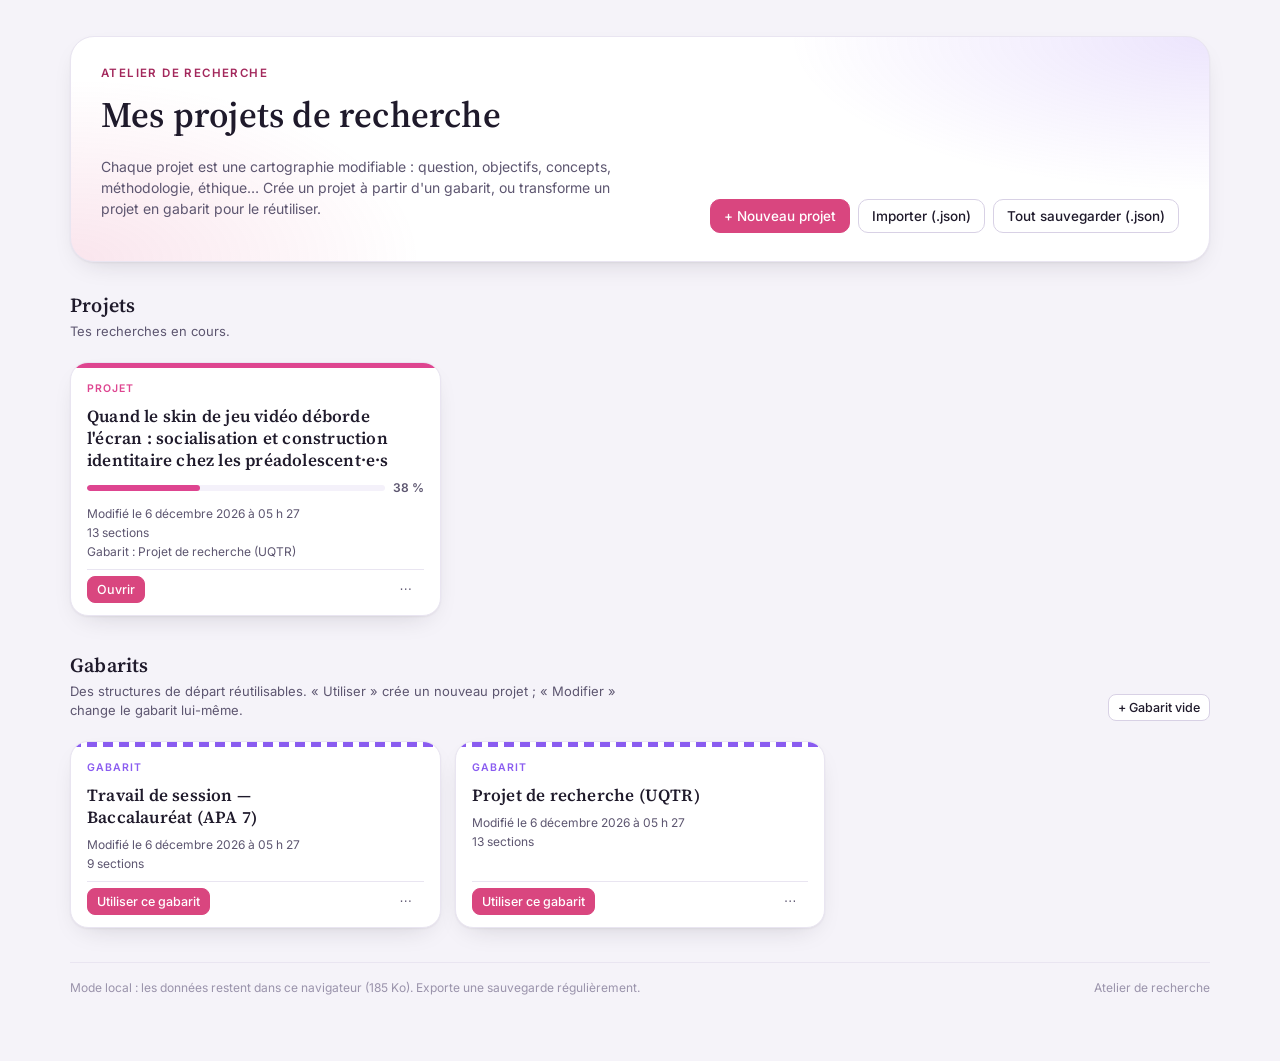
==== commit 35f577fa: "Gabarit APA 7 : baccalauréat Co-Authored-By: Claude Opus 5.5 <noreply@anthropic.com>" ====
--- a/index.html
+++ b/index.html
@@ -19,8 +19,11 @@
   <noscript>Cette application nécessite JavaScript.</noscript>
 
   <script src="js/seeds.js"></script>
+  <script src="js/gabarits/apa-baccalaureat.js"></script>
   <script src="js/storage.js"></script>
   <script src="js/cloud.js"></script>
+  <script src="js/files.js"></script>
+  <script src="js/fiche-template.js"></script>
   <script src="js/editor.js"></script>
   <script src="js/app.js"></script>
 </body>
--- a/css/app.css
+++ b/css/app.css
@@ -102,3 +102,35 @@
 .history-row{ display:flex; justify-content:space-between; align-items:center; gap:8px; padding:7px 8px; border-radius:8px; border:1px solid var(--border); }
 .history-row strong{ color:var(--ink); font-weight:600; }
 .history-actions{ display:flex; gap:4px; flex:none; }
+
+/* Page d'accueil et connexion */
+.welcome{ display:grid; grid-template-columns:minmax(0,1.1fr) minmax(0,400px); gap:40px; align-items:center; max-width:1000px; margin:10vh auto 40px; }
+.welcome-intro .eyebrow{ color:var(--accent-ink); }
+.welcome-intro h1{ margin:10px 0 14px; font-size:clamp(28px,4.4vw,44px); line-height:1.15; }
+.welcome-intro p{ color:var(--ink-soft); font-size:16px; line-height:1.6; max-width:52ch; }
+.welcome .login-card{ margin:0; max-width:none; }
+.login-card h2{ margin:0; font-size:22px; }
+.login-field{ display:flex; flex-direction:column; gap:4px; font-size:12.5px; font-weight:600; color:var(--ink-soft); }
+.login-help{ margin:4px 0 0; color:var(--ink-faint); font-size:12px; line-height:1.45; }
+@media (max-width:760px){ .welcome{ grid-template-columns:1fr; gap:22px; margin-top:4vh; } }
+/* Mon compte et gestion des comptes */
+.account-who{ display:flex; flex-direction:column; gap:2px; }
+.account-who span{ color:var(--ink-soft); font-size:13px; }
+.account-who .account-role{ align-self:flex-start; margin-top:4px; padding:1px 8px; border-radius:999px; background:var(--accent-soft); color:var(--accent-ink); font-size:11px; font-weight:700; }
+.account-actions{ display:flex; flex-direction:column; gap:8px; margin:12px 0; }
+.account-actions .btn{ justify-content:center; }
+.users-modal{ max-width:640px; width:min(640px, calc(100vw - 28px)); max-height:85vh; overflow:auto; }
+.users-modal h4{ margin:16px 0 6px; font-size:12px; color:var(--ink-soft); text-transform:uppercase; letter-spacing:.6px; }
+.users-list{ display:flex; flex-direction:column; gap:6px; }
+.user-row{ display:flex; flex-wrap:wrap; justify-content:space-between; align-items:center; gap:8px; padding:9px 10px; border:1px solid var(--border); border-radius:10px; }
+.user-row.disabled{ opacity:.6; }
+.user-main{ display:flex; flex-direction:column; min-width:0; }
+.user-main span, .user-main small{ color:var(--ink-soft); font-size:12px; overflow-wrap:anywhere; }
+.user-actions{ display:flex; gap:6px; flex-wrap:wrap; }
+.users-create{ display:flex; flex-wrap:wrap; gap:8px; }
+.users-create .field{ flex:1 1 160px; min-width:0; }
+.temp-box{ margin-top:10px; padding:12px; border:1px solid var(--border); border-radius:10px; background:var(--surface-2); }
+.temp-box p{ margin:0 0 6px; }
+.temp-line{ display:flex; flex-wrap:wrap; align-items:center; gap:6px; }
+.temp-password{ padding:3px 8px; border-radius:6px; background:var(--surface); border:1px solid var(--border); font-size:15px; letter-spacing:.5px; }
+.temp-box small{ color:var(--ink-soft); }
--- a/css/theme.css
+++ b/css/theme.css
@@ -49,7 +49,7 @@
 [data-sec="indigo"]{--sec:var(--sec-indigo);--sec-bg:var(--sec-indigo-bg);}
 
 body{ background:var(--bg); color:var(--ink); -webkit-font-smoothing:antialiased; }
-body.in-editor{ max-width:none; padding:0; }
+body.in-editor{ max-width:none; padding:0; overflow-x:hidden; }
 h1,h2,h3{ font-family:'Source Serif 4',Georgia,serif; }
 
 /* ---------- icônes & boutons ---------- */
@@ -118,6 +118,8 @@
 .sb-subitem{ display:block; width:100%; text-align:left; border:0; background:none; font:inherit; font-size:12.5px; color:var(--ink-soft);
   padding:4px 8px; border-radius:6px; cursor:pointer; white-space:nowrap; overflow:hidden; text-overflow:ellipsis; }
 .sb-subitem:hover{ color:var(--ink); background:var(--surface-2); }
+.sb-subitem.active{ color:var(--ink); background:var(--surface-2); font-weight:600; }
+.sb-child-dot{ width:8px; height:8px; flex:none; border-radius:50%; background:var(--sec, var(--accent)); }
 .sb-add{ display:flex; flex-wrap:wrap; gap:2px; padding:10px 4px 0; margin-top:6px; border-top:1px solid var(--border); }
 
 .ed-main{ min-width:0; }
@@ -180,10 +182,125 @@
 .ov-num{ font-size:22px; font-weight:800; color:var(--sec); letter-spacing:-.5px; font-variant-numeric:tabular-nums; }
 .ov-card-title{ font-family:'Source Serif 4',Georgia,serif; font-weight:600; font-size:16.5px; line-height:1.3; min-height:2.6em; }
 .ov-card-meta{ font-size:12px; color:var(--ink-soft); }
+.card-tags{ display:flex; flex-wrap:wrap; gap:4px; min-height:18px; }
+.card-tags .mini-tag{ padding:3px 6px; border-radius:999px; }
 .ov-add{ cursor:default; justify-content:center; align-items:flex-start; background:transparent; border:1.5px dashed var(--border-strong); box-shadow:none; }
 .ov-add::before{ display:none; }
 .ov-add:hover{ transform:none; box-shadow:none; }
 .ov-foot{ color:var(--ink-faint); font-size:12px; margin-top:24px; }
+
+/* ---------- fiche de lecture v2 ---------- */
+.sr-only{ position:absolute !important; width:1px; height:1px; padding:0; margin:-1px; overflow:hidden; clip:rect(0,0,0,0); white-space:nowrap; border:0; }
+.fiche-v2-card{ position:relative; overflow:visible; background:var(--surface); border:1px solid var(--border); border-top:5px solid var(--sec); border-radius:20px; box-shadow:var(--shadow); }
+.fiche-v2-head{ position:relative; padding:20px 24px 16px; border-bottom:1px solid var(--border); background:linear-gradient(135deg,var(--sec-bg),#fff 60%); border-radius:15px 15px 0 0; }
+.fiche-v2-kicker{ color:var(--sec-readable,var(--ink-soft)); font-size:11px; font-weight:700; letter-spacing:1.3px; text-transform:uppercase; }
+.fiche-v2-title{ min-height:34px; margin:6px 190px 0 -4px; padding:2px 4px; border-radius:8px; outline:none; font-family:'Source Serif 4',Georgia,serif; font-size:21px; font-weight:600; line-height:1.4; white-space:pre-wrap; overflow-wrap:anywhere; }
+.fiche-v2-title:empty::before{ content:attr(data-ph); color:var(--ink-faint); font-style:italic; }
+.fiche-v2-title:focus{ background:#fff; box-shadow:0 0 0 3px var(--accent-soft); }
+.fiche-v2-more{ position:absolute; top:17px; right:158px; }
+.fiche-v2-delete{ position:absolute; top:18px; right:20px; display:inline-flex; align-items:center; gap:6px; padding:6px 11px; border:1px solid #f2caca; border-radius:10px; background:#fff; color:#982020; font:inherit; font-size:12.5px; font-weight:700; cursor:pointer; }
+.fiche-v2-reference{ margin:10px 190px 0 0; }
+.fiche-v2-reference-label{ color:var(--sec-readable,var(--ink-soft)); font-size:11px; font-weight:700; letter-spacing:.8px; text-transform:uppercase; }
+.fiche-v2-reference .fiche-v2-editor{ min-height:30px; font-size:14px; background:rgba(255,255,255,.7); }
+.cellwrap.fiche-v2-wrap{ position:relative; min-width:0; padding:0 0 30px; }
+.cellwrap.fiche-v2-wrap:hover, .cellwrap.fiche-v2-wrap:focus-within{ background:transparent; }
+.fiche-v2-inner-table .cellwrap.fiche-v2-wrap{ padding-bottom:28px; }
+.fiche-v2-entity-controls{ display:flex; align-items:center; gap:8px; min-height:30px; margin-top:6px; }
+.fiche-v2-entity-controls .cell-icons{ position:static; display:flex; align-items:center; gap:4px; opacity:1; }
+.fiche-v2-entity-controls .attachment-pills{ display:flex; flex-wrap:wrap; gap:5px; }
+.fiche-v2-delete:hover{ background:#982020; color:#fff; border-color:#982020; }
+.fiche-v2-action-buttons{ display:flex; justify-content:flex-end; align-items:center; gap:8px; margin:8px 0; }
+.fiche-v2-action-buttons .fiche-v2-more{ position:static; }
+.fiche-v2-action-buttons .fiche-v2-delete{ position:static; }
+.fiche-meta{ position:relative; }
+.fiche-meta > .fiche-title{ padding-right:220px; }
+.fiche-meta .fiche-v2-action-buttons{ position:absolute; top:0; right:0; margin:0; z-index:1; }
+.section-fiche-create{ display:flex; justify-content:flex-end; margin:12px 0; }
+.fiche-v2-tags{ display:flex; align-items:center; flex-wrap:wrap; gap:6px; margin-top:10px; }
+.fiche-v2-tags .fiche-card-tags{ margin:0; }
+.fiche-add-tag{ border:1px dashed var(--border-strong); border-radius:999px; padding:3px 9px; background:#fff; color:var(--ink-soft); font:inherit; font-size:12px; font-weight:600; cursor:pointer; }
+.fiche-add-tag:hover{ border-color:var(--accent); color:var(--accent-ink); }
+.fiche-v2-progress{ display:flex; align-items:center; gap:10px; margin-top:12px; color:var(--ink-soft); font-size:12.5px; }
+.fiche-v2-progress .pbar{ flex:0 1 220px; background:#fff; border:1px solid var(--border); }
+.fiche-v2-progress .pbar>span{ background:var(--sec); }
+.fiche-v2-items{ padding:0; }
+.fiche-v2-item{ position:relative; display:grid; grid-template-columns:minmax(0,28%) minmax(0,72%); min-width:0; border-bottom:2px solid var(--border); }
+.fiche-v2-item:last-child{ border-bottom:0; }
+.fiche-v2-label-col{ position:relative; min-width:0; padding:16px 14px 16px 38px; background:#fbfaff; border-right:1px solid var(--border); }
+.fiche-v2-item-name{ min-width:0; color:var(--ink); font-size:14px; font-weight:600; line-height:1.4; overflow-wrap:anywhere; }
+.fiche-v2-item-name[contenteditable="true"]{ border-radius:6px; outline:none; }
+.fiche-v2-item-name[contenteditable="true"]:focus{ background:#fff; box-shadow:0 0 0 2px var(--accent-soft); }
+.fiche-v2-hint{ margin-top:4px; color:#625d6a; font-size:12px; line-height:1.45; }
+.fiche-v2-badge{ display:inline-block; margin-top:7px; padding:1px 8px; border-radius:999px; background:#fff; color:#214e91; font-size:10.5px; font-weight:700; letter-spacing:.5px; text-transform:uppercase; }
+.fiche-v2-content{ min-width:0; padding:12px 16px; overflow-wrap:anywhere; }
+.fiche-v2-editor{ min-height:44px; padding:6px 8px; border-radius:8px; outline:none; font-size:14.5px; line-height:1.6; white-space:pre-wrap; overflow-wrap:anywhere; }
+.fiche-v2-editor.long{ min-height:96px; }
+.fiche-v2-editor:empty::before, .fiche-v2-cell-editor:empty::before{ content:attr(data-ph); color:var(--ink-faint); font-style:italic; }
+.fiche-v2-editor:focus, .fiche-v2-cell-editor:focus{ background:var(--surface-2); box-shadow:0 0 0 2px var(--accent-soft); }
+.fiche-v2-zone .fiche-v2-label-col{ background:#e1f5ea; }
+.fiche-v2-zone .fiche-v2-item-name{ color:#155f3e; }
+.fiche-v2-zone .fiche-v2-badge{ color:#155f3e; }
+.fiche-v2-custom-table .fiche-v2-label-col, .fiche-v2-fixed-table .fiche-v2-label-col{ background:#e6efff; }
+.fiche-v2-custom-table .fiche-v2-item-name, .fiche-v2-fixed-table .fiche-v2-item-name{ color:#214e91; }
+.fiche-v2-inner-table{ width:100%; table-layout:fixed; border-collapse:collapse; border:1px solid var(--border); border-radius:12px; overflow:hidden; }
+.fiche-v2-inner-table th{ padding:8px 10px; border-bottom:1px solid var(--border); background:#e6efff; color:#214e91; font-size:11px; letter-spacing:.6px; text-align:left; text-transform:uppercase; }
+.fiche-v2-inner-table th:first-child, .fiche-v2-inner-table td:first-child{ width:34%; border-right:1px solid var(--border); }
+.fiche-v2-inner-table th:last-child, .fiche-v2-inner-table td:last-child{ width:34px; border-right:0; }
+.fiche-v2-inner-table td{ position:relative; min-width:0; padding:2px 4px; border-bottom:2px solid var(--border); vertical-align:top; }
+.fiche-v2-inner-table tr:last-child td{ border-bottom:0; }
+.fiche-v2-column-name{ display:inline-block; min-width:2ch; padding:0 2px; border-radius:4px; outline:none; }
+.fiche-v2-column-name:focus{ background:#fff; box-shadow:0 0 0 2px var(--accent-soft); }
+.fiche-v2-cell-editor{ min-height:38px; padding:6px; border-radius:7px; outline:none; font-size:14px; line-height:1.5; overflow-wrap:anywhere; }
+.fiche-v2-term .fiche-v2-cell-editor{ font-weight:600; }
+.fiche-v2-row-action{ width:34px; }
+.fiche-v2-row-remove{ position:absolute; top:5px; right:4px; z-index:2; width:24px; height:24px; border:0; border-radius:6px; background:#fff; color:#625d6a; font-size:16px; line-height:1; cursor:pointer; opacity:0; }
+.fiche-v2-inner-table tr:hover .fiche-v2-row-remove, .fiche-v2-row-remove:focus-visible{ opacity:1; }
+.fiche-v2-row-remove:hover{ background:#fde3e3; color:#982020; }
+.fiche-v2-add-row{ margin-top:7px; padding:4px 6px; border:0; border-radius:8px; background:transparent; color:#214e91; font:inherit; font-size:12.5px; font-weight:700; cursor:pointer; }
+.fiche-v2-add-row:hover{ background:#e6efff; }
+.fiche-v2-add{ display:flex; flex-wrap:wrap; align-items:center; gap:10px; padding:14px 20px; border-top:1px dashed var(--border-strong); border-radius:0 0 19px 19px; background:#fcfbff; }
+.fiche-v2-add button{ padding:8px 14px; border:1px dashed; border-radius:10px; background:#fff; font:inherit; font-size:13px; font-weight:700; cursor:pointer; }
+.fiche-add-table{ border-color:#2463cf !important; color:#214e91; }
+.fiche-add-table:hover{ background:#e6efff; }
+.fiche-add-zone{ border-color:#1e7a52 !important; color:#155f3e; }
+.fiche-add-zone:hover{ background:#e1f5ea; }
+.fiche-v2-add small{ flex-basis:100%; color:#625d6a; font-size:12px; }
+.fiche-item-drag{ position:absolute; left:7px; top:16px; z-index:3; display:inline-flex; align-items:center; justify-content:center; width:22px; height:22px; padding:0; border:1px solid var(--border); border-radius:6px; background:var(--surface); color:var(--ink-faint); font-size:12px; line-height:1; cursor:grab; touch-action:none; opacity:0; }
+.fiche-item-drag:hover{ background:var(--surface-2); color:var(--ink); }
+.fiche-v2-item:hover .fiche-item-drag, .fiche-item-drag:focus-visible{ opacity:1; }
+.fiche-item-more{ position:absolute; top:10px; right:38px; width:28px; height:28px; opacity:0; }
+.fiche-v2-item:hover .fiche-item-more, .fiche-item-more:focus-visible{ opacity:1; }
+.fiche-v2-item-remove{ position:absolute; top:12px; right:8px; z-index:3; width:26px; height:26px; border:0; border-radius:7px; background:transparent; color:var(--ink-soft); font:inherit; font-size:18px; line-height:1; cursor:pointer; opacity:0; }
+.fiche-v2-item:hover .fiche-v2-item-remove, .fiche-v2-item-remove:focus-visible{ opacity:1; }
+.fiche-v2-item-remove:hover{ background:var(--danger-soft); color:var(--danger); }
+.fiche-v2-item.dragging{ opacity:.4; cursor:grabbing; box-shadow:var(--shadow-lg); }
+.fiche-v2-item.fiche-drop-before{ box-shadow:inset 0 3px 0 var(--sec); }
+.fiche-v2-item.fiche-drop-after{ box-shadow:inset 0 -3px 0 var(--sec); }
+.fiche-tag-modal{ width:min(440px,100%); max-height:85vh; overflow:auto; }
+.fiche-tag-modal h3{ margin:0 0 12px; }
+.fiche-tag-options{ display:flex; flex-wrap:wrap; gap:7px; margin-bottom:14px; }
+.fiche-tag-option{ display:flex; align-items:center; gap:7px; padding:6px 9px; border:1px solid var(--border); border-radius:9px; color:var(--ink); font-size:13px; cursor:pointer; }
+.fiche-tag-option input{ accent-color:var(--accent-ink); }
+.fiche-gallery-tags{ align-items:center; margin-top:0; }
+.fiche-filter-tag{ border:1px solid transparent; font:inherit; cursor:pointer; }
+.fiche-filter-tag.active{ outline:2px solid var(--ink-soft); outline-offset:1px; }
+.fiche-gallery{ align-items:stretch; }
+.fiche-gallery .fiche-letter{ grid-column:1 / -1; margin:9px 0 0; padding-bottom:5px; border-bottom:1px solid var(--sec-bg); color:var(--sec-readable,var(--ink)); font-size:24px; }
+.fiche-add-card{ min-height:150px; padding:8px; border:1.5px dashed #c13c70; background:#fff7fa; color:#8b2451; }
+.fiche-add-card::before{ display:none; }
+.fiche-add-card .btn{ color:#8b2451; }
+.fiche-gallery-card{ min-width:0; min-height:150px; height:100%; }
+.fiche-gallery-card::before{ background:#d9467f; }
+.fiche-gallery-title{ min-height:0; font-size:17px; color:#33243a; }
+.fiche-gallery-reference{ display:-webkit-box; min-height:2.8em; overflow:hidden; color:#514b5a; font-size:12px; line-height:1.4; overflow-wrap:anywhere; -webkit-box-orient:vertical; -webkit-line-clamp:2; }
+.fiche-gallery-progress{ display:flex; align-items:center; gap:7px; margin-top:auto; color:#514b5a; font-size:11.5px; }
+.fiche-gallery-progress .pring{ width:22px; height:22px; }
+.fiche-no-results{ margin-top:10px; color:var(--ink-soft); }
+.fiche-v2-pager{ margin-top:18px; }
+.fiche-gallery-tags .tagbar:empty{ display:none; }
+.fiche-v2-card button:focus-visible, .fiche-filter-tag:focus-visible, .fiche-v2-add button:focus-visible, .fiche-v2-row-remove:focus-visible, .fiche-add-tag:focus-visible, .fiche-item-drag:focus-visible, .fiche-item-more:focus-visible{
+  outline:3px solid var(--accent); outline-offset:2px; box-shadow:0 0 0 4px #fff;
+}
 
 /* ---------- repères ---------- */
 .tags-row{ display:flex; align-items:flex-start; gap:10px; flex-wrap:wrap; margin:0 0 14px; }
@@ -231,6 +348,8 @@
 .table-card-head h2:focus, .diagram-head h2:focus{ background:var(--surface-2); box-shadow:0 0 0 3px var(--accent-soft); padding:0 4px; }
 .table-card-actions{ gap:4px; align-items:center; }
 .card-more{ width:32px; height:32px; }
+.anchor-type-badge{ display:inline-flex; align-items:center; gap:4px; padding:3px 7px; border-radius:999px; background:var(--surface-2); color:var(--ink-soft); font-size:11px; }
+.anchor-type-badge .ico{ width:13px; height:13px; }
 
 /* sous-tableaux : cartes blanches, liseré de couleur */
 .ed-content .table-card.nested, .ed-content .diagram-shell.nested{
@@ -256,9 +375,53 @@
 .scrollwrap{ padding:4px 18px 8px; }
 table.datatable th{ font-size:11px; letter-spacing:.7px; padding:12px 10px 8px; border-bottom:1px solid var(--border); color:var(--ink-faint); }
 table.datatable td{ border-bottom:1px solid var(--border); }
+table.datatable.row-lines-strong tr:not(:last-child) > td{ border-bottom:2px solid var(--sec, var(--accent-ink)); }
+table.datatable.row-lines-strong td{ padding-top:4px; padding-bottom:4px; }
+.row-band{ padding:0 !important; }
+.row-band-header{ background:var(--sec-bg, var(--surface-2)); border-top:2px solid var(--sec, var(--accent)); }
+.row-band-header .celltext{ font-weight:700; }
+.row-band-note{ background:var(--surface-2); color:var(--ink-soft); }
+.row-band-note .celltext{ font-style:italic; }
+.row-band .cellwrap{ min-height:34px; padding-bottom:30px; }
 .cellwrap{ padding:10px 10px 30px 10px; border-radius:10px; transition:background .15s; }
 .cellwrap:hover{ background:#faf9fd; }
 .cellwrap:focus-within{ background:var(--surface-2); }
+.attachment-pills{ display:flex; flex-wrap:wrap; gap:4px; margin:4px 4px 2px; }
+.attachment-pill{ display:inline-flex; align-items:center; gap:4px; max-width:100%; border:1px solid var(--border); border-radius:999px; padding:3px 7px; background:var(--surface); color:var(--ink-soft); font:inherit; font-size:11px; cursor:pointer; }
+.attachment-pill:hover{ border-color:var(--accent); color:var(--accent-ink); }
+.attachment-pill .ico{ width:12px; height:12px; }
+.cellwrap[data-anchor]{ border-left:4px solid var(--sec, var(--accent)); }
+.anchor-used{ border:0; background:var(--accent-soft); color:var(--accent-ink); border-radius:999px; padding:3px 7px; font-size:10.5px; cursor:pointer; }
+.anchor-picker{ width:min(420px, calc(100vw - 24px)); max-height:min(70vh, 560px); overflow:auto; }
+.anchor-search{ width:100%; margin-bottom:8px; }
+.anchor-filters{ display:flex; flex-wrap:wrap; gap:4px; margin-bottom:8px; }
+.anchor-filter{ border:1px solid var(--border); border-radius:999px; padding:4px 7px; background:var(--surface); color:var(--ink-soft); font:inherit; font-size:11px; cursor:pointer; }
+.anchor-filter:hover,.anchor-filter:focus-visible{ border-color:var(--accent); color:var(--accent-ink); }
+.anchor-results{ display:flex; flex-direction:column; gap:3px; }
+.anchor-result{ display:flex; align-items:center; gap:8px; width:100%; padding:7px; border:0; border-radius:8px; background:none; color:var(--ink); text-align:left; cursor:pointer; }
+.anchor-result:hover,.anchor-result.selected{ background:var(--surface-2); }
+.anchor-result > .ico{ color:var(--accent-ink); }
+.anchor-result-main{ display:flex; flex-direction:column; min-width:0; flex:1; }
+.anchor-result-main strong{ overflow:hidden; text-overflow:ellipsis; white-space:nowrap; font-size:12.5px; }
+.anchor-result-main small{ overflow:hidden; text-overflow:ellipsis; white-space:nowrap; color:var(--ink-faint); font-size:10.5px; }
+.anchor-assistant-banner{ display:flex; align-items:center; gap:10px; margin:10px 28px 0; padding:9px 12px; border:1px solid var(--border); border-radius:10px; background:var(--surface); color:var(--ink-soft); font-size:12.5px; }
+.anchor-assistant-banner span{ flex:1; }
+.anchor-assistant-row{ display:grid; grid-template-columns:auto minmax(120px,1fr) minmax(140px,1fr); gap:8px; align-items:center; margin:8px 0; font-size:13px; }
+.anchor-sheet{ width:min(680px, calc(100vw - 28px)); max-height:80vh; overflow:auto; }
+.anchor-sheet-type{ display:flex; align-items:center; gap:6px; color:var(--accent-ink); font-size:12px; font-weight:600; }
+.anchor-sheet-full{ white-space:pre-wrap; color:var(--ink-soft); line-height:1.5; }
+.context-panel{ position:fixed; z-index:80; top:0; right:0; bottom:0; width:340px; padding:18px; overflow:auto; background:var(--surface); border-left:1px solid var(--border); box-shadow:var(--shadow-lg); }
+.context-panel-head{ display:flex; align-items:center; justify-content:space-between; }
+.context-panel h3{ margin:0; }
+.context-panel h4{ margin:18px 0 7px; font-size:12px; color:var(--ink-soft); text-transform:uppercase; letter-spacing:.7px; }
+.context-excerpt{ color:var(--ink-soft); font-size:13px; line-height:1.45; }
+.context-link-row{ display:flex; align-items:center; gap:5px; border-top:1px solid var(--border); padding:7px 0; }
+.context-link-label{ flex:1; min-width:0; border:0; background:none; color:var(--accent-ink); font:inherit; text-align:left; overflow:hidden; text-overflow:ellipsis; white-space:nowrap; cursor:pointer; }
+.dim-anchor{ opacity:.22; transition:opacity .15s; }
+.dim-anchor:focus-within, .dim-anchor:hover{ opacity:1; }
+@media (max-width:1200px){
+  .context-panel{ top:auto; left:0; width:auto; height:min(55vh, 420px); border-left:0; border-top:1px solid var(--border); }
+}
 .celltext{ font-size:14px; line-height:1.55; padding:2px 4px; border-radius:6px; }
 .celltext:focus{ background:transparent; box-shadow:none; }
 .celltext:empty::before{ content:"Écrire ici…"; color:var(--ink-faint); font-style:italic; }
@@ -304,6 +467,10 @@
 .pg-btn .ico{ color:var(--accent); }
 .pg-next{ margin-left:auto; text-align:right; }
 .pg-next span:not(.ico){ align-items:flex-end; }
+.breadcrumb{ display:flex; align-items:center; gap:8px; margin:0 0 14px; font-size:12.5px; color:var(--ink-soft); }
+.breadcrumb button{ border:0; background:none; padding:2px 0; color:var(--accent-ink); font:inherit; cursor:pointer; }
+.breadcrumb button:hover{ text-decoration:underline; }
+.breadcrumb strong{ color:var(--ink); font-weight:600; min-width:0; overflow:hidden; text-overflow:ellipsis; white-space:nowrap; }
 
 /* menus, fenêtres */
 .pop{ border-radius:14px; border:1px solid var(--border); box-shadow:var(--shadow-lg); padding:6px; }
@@ -371,6 +538,29 @@
   .hb-export span:not(.ico){ display:none; }
   .ov-hero{ padding:22px 18px; border-radius:18px; }
   .ov-grid{ grid-template-columns:1fr 1fr; gap:10px; }
+  .fiche-v2-head{ padding:16px 14px 14px; }
+  .fiche-v2-title{ margin:8px 0 0; font-size:18px; }
+  .fiche-v2-reference{ margin-right:0; }
+  .fiche-v2-more{ top:12px; right:10px; }
+  .fiche-v2-delete{ position:static; margin-top:10px; }
+  .fiche-meta > .fiche-title{ padding-right:0; }
+  .fiche-meta .fiche-v2-action-buttons{ position:static; margin:8px 0; }
+  .fiche-v2-item{ grid-template-columns:minmax(0,1fr); }
+  .fiche-v2-label-col{ padding:12px 42px 8px 38px; border-right:0; }
+  .fiche-v2-content{ padding:4px 10px 12px; }
+  .fiche-v2-inner-table{ font-size:12px; }
+  .fiche-v2-inner-table th:first-child, .fiche-v2-inner-table td:first-child{ width:35%; }
+  .fiche-v2-inner-table th:last-child, .fiche-v2-inner-table td:last-child{ width:27px; }
+  .fiche-v2-row-remove{ opacity:1; }
+  .fiche-item-drag{ opacity:1; }
+  .fiche-item-more{ opacity:1; }
+  .fiche-v2-item-remove{ opacity:1; }
+  .fiche-v2-add{ padding:12px; }
+  .fiche-v2-add button{ max-width:100%; }
+  .fiche-gallery{ grid-template-columns:minmax(0,1fr); gap:10px; }
+  .fiche-gallery .fiche-letter{ font-size:22px; }
+  .fiche-gallery-tags{ flex-wrap:wrap; }
+  .fiche-v2-progress .pbar{ flex:1; }
   .ov-card{ padding:14px 12px 12px; }
   .ov-card-title{ font-size:14.5px; }
   .sec-num{ width:44px; height:44px; font-size:17px; border-radius:13px; }
@@ -385,6 +575,7 @@
   .ed-sidebar, .ed-header, .sec-pager, .tags-row, .link-banner, .card-more{ display:none !important; }
   .ed-shell{ display:block; }
   .ed-content{ max-width:none; padding:0; }
+  table.datatable.row-lines-strong tr:not(:last-child) > td{ border-bottom:2px solid #6b3150 !important; }
 }
 
 /* les cartes s'empilent verticalement et ne débordent jamais de l'écran */
@@ -415,6 +606,7 @@
   .ed-content table.datatable thead{ display:none; }
   .ed-content table.datatable tbody, .ed-content table.datatable tr{ display:block; }
   .ed-content table.datatable tr{ position:relative; border-bottom:1px solid var(--border); padding:8px 0; }
+  .ed-content table.datatable.row-lines-strong tr{ border-bottom:2px solid var(--sec, var(--accent-ink)); padding-top:12px; padding-bottom:12px; }
   .ed-content table.datatable tr:last-child{ border-bottom:0; }
   .ed-content table.datatable td{ display:block; border:0; }
   .ed-content table.datatable td.rowdrag-td{ position:absolute; right:0; top:8px; width:auto; padding:0 !important; }
@@ -424,6 +616,8 @@
   }
   .ed-content table.datatable td[data-label=""]::before{ display:none; }
   .ed-content .cellwrap{ min-width:0; padding:4px 10px 30px; }
+  .ed-content table.datatable tr.row-band{ padding:0; }
+  .ed-content table.datatable tr.row-band td{ padding:0; }
 }
 .card-actions{ align-items:center; justify-content:space-between; }
 .card-more-lib{ font-size:18px; line-height:1; padding:2px 10px !important; letter-spacing:1px; }
@@ -434,3 +628,31 @@
 @media (max-width:640px){
   .ed-content .rowrm{ writing-mode:horizontal-tb; left:auto; right:30px; top:-24px; opacity:.55; }
 }
+
+/* Notes des espaces libres : mêmes outils que les cases (liens, repères, ancrages). */
+.diagram-note-line .cellwrap.diagram-note-box{ flex:1; min-width:0; padding:2px 2px 30px; }
+
+/* Boîte des liens : un seul maillon pour lier, voir et retirer les liens. */
+.link-picker h4{ margin:4px 2px 6px; font-size:11px; color:var(--ink-soft); text-transform:uppercase; letter-spacing:.6px; }
+.link-existing{ margin-bottom:10px; padding-bottom:6px; border-bottom:1px solid var(--border); }
+.pop .row.link-existing-row .link-go{ border:0; background:none; padding:0; font:inherit; font-size:12.5px; color:var(--accent-ink); text-align:left; }
+.pop .row.link-existing-row .link-go:hover{ color:var(--accent); text-decoration:underline; }
+.link-existing-row .link-relation{ flex:none; max-width:130px; font-size:11px; }
+.link-add{ flex:none; color:var(--accent-ink); font-size:11px; font-weight:600; }
+
+/* Documents déposés dans une fiche, sous la référence APA 7. */
+.fiche-docs{ margin-top:10px; }
+.fiche-docs-list{ list-style:none; margin:6px 0; padding:0; display:flex; flex-direction:column; gap:5px; }
+.fiche-doc{ display:flex; align-items:center; gap:6px; }
+.fiche-doc-open{ display:flex; align-items:center; gap:8px; flex:1; min-width:0; padding:6px 10px; border:1px solid var(--border); border-radius:10px; background:#fff; color:var(--ink); font:inherit; font-size:13px; text-align:left; cursor:pointer; }
+.fiche-doc-open:hover, .fiche-doc-open:focus-visible{ border-color:var(--accent); color:var(--accent-ink); }
+.fiche-doc-icon{ flex:none; padding:1px 5px; border-radius:5px; background:var(--accent-soft); color:var(--accent-ink); font-size:10px; font-weight:700; }
+.fiche-doc-name{ flex:1; min-width:0; overflow:hidden; text-overflow:ellipsis; white-space:nowrap; }
+.fiche-doc-open small{ flex:none; color:var(--ink-faint); font-size:11px; }
+.fiche-doc-remove{ flex:none; width:26px; height:26px; border:0; border-radius:7px; background:none; color:var(--ink-faint); cursor:pointer; }
+.fiche-doc-remove:hover{ background:#fbeaea; color:#982020; }
+.fiche-docs-drop{ display:flex; flex-wrap:wrap; align-items:center; gap:4px 8px; margin-top:6px; padding:10px 12px; border:1.5px dashed var(--border); border-radius:10px; background:rgba(255,255,255,.7); color:var(--ink-soft); font-size:13px; cursor:pointer; }
+.fiche-docs-drop small{ color:var(--ink-faint); font-size:11.5px; }
+.fiche-docs-drop .ico{ width:14px; height:14px; }
+.fiche-docs-drop:hover, .fiche-docs-drop:focus-visible, .fiche-docs-drop.dragging{ border-color:var(--accent); color:var(--accent-ink); background:#fff; outline:none; }
+.fiche-docs-status{ min-height:0; margin-top:4px; color:var(--ink-soft); font-size:12px; }
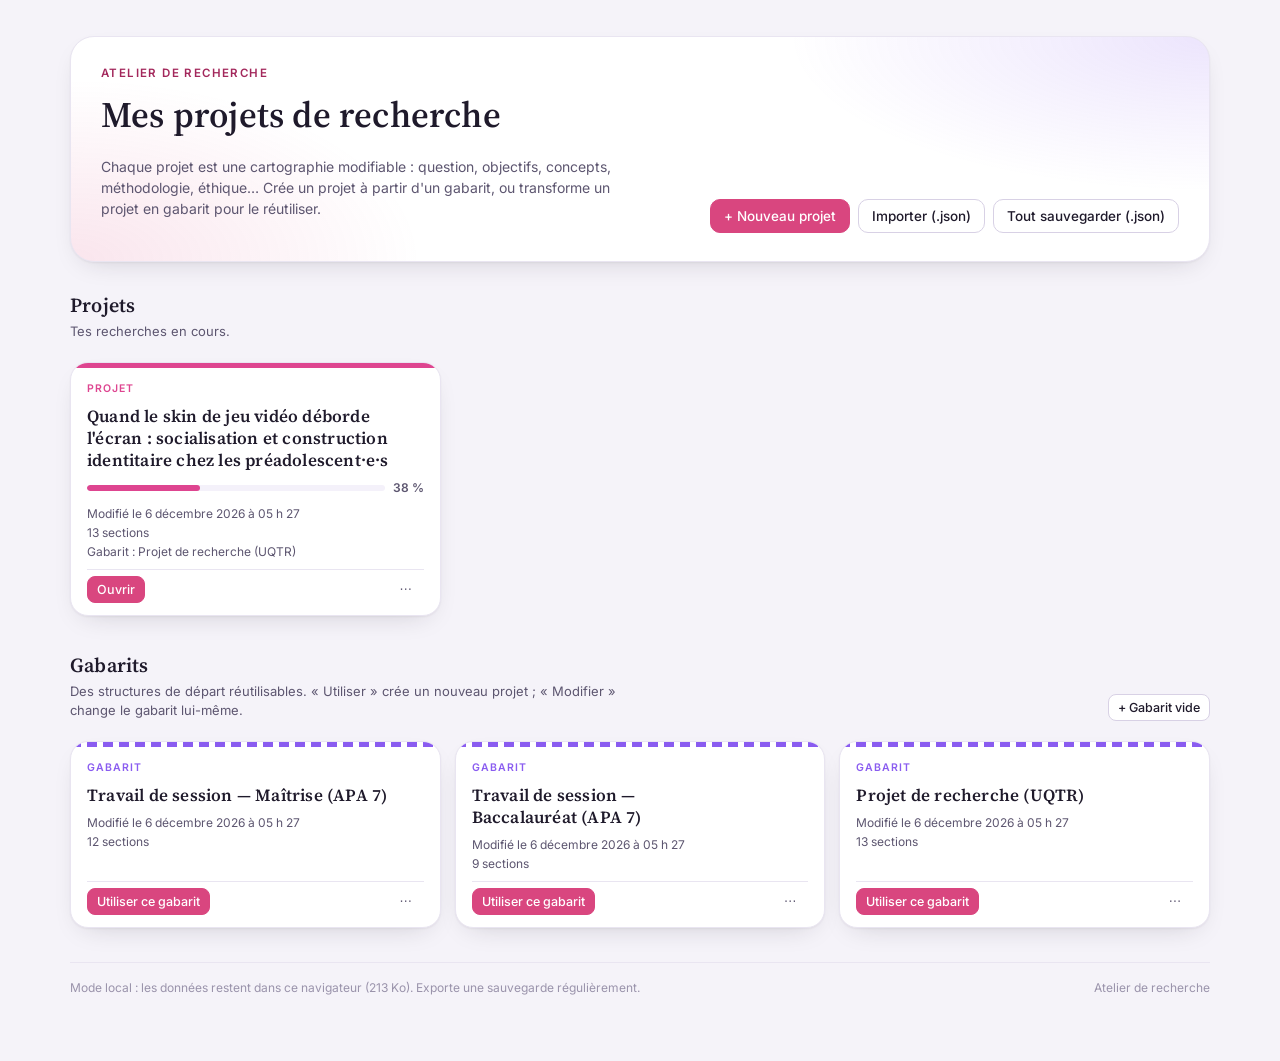
==== commit 2beae945: "Gabarit APA 7 : maîtrise Co-Authored-By: Claude Opus 5.5 <noreply@anthropic.com>" ====
--- a/index.html
+++ b/index.html
@@ -20,6 +20,7 @@
 
   <script src="js/seeds.js"></script>
   <script src="js/gabarits/apa-baccalaureat.js"></script>
+  <script src="js/gabarits/apa-maitrise.js"></script>
   <script src="js/storage.js"></script>
   <script src="js/cloud.js"></script>
   <script src="js/files.js"></script>
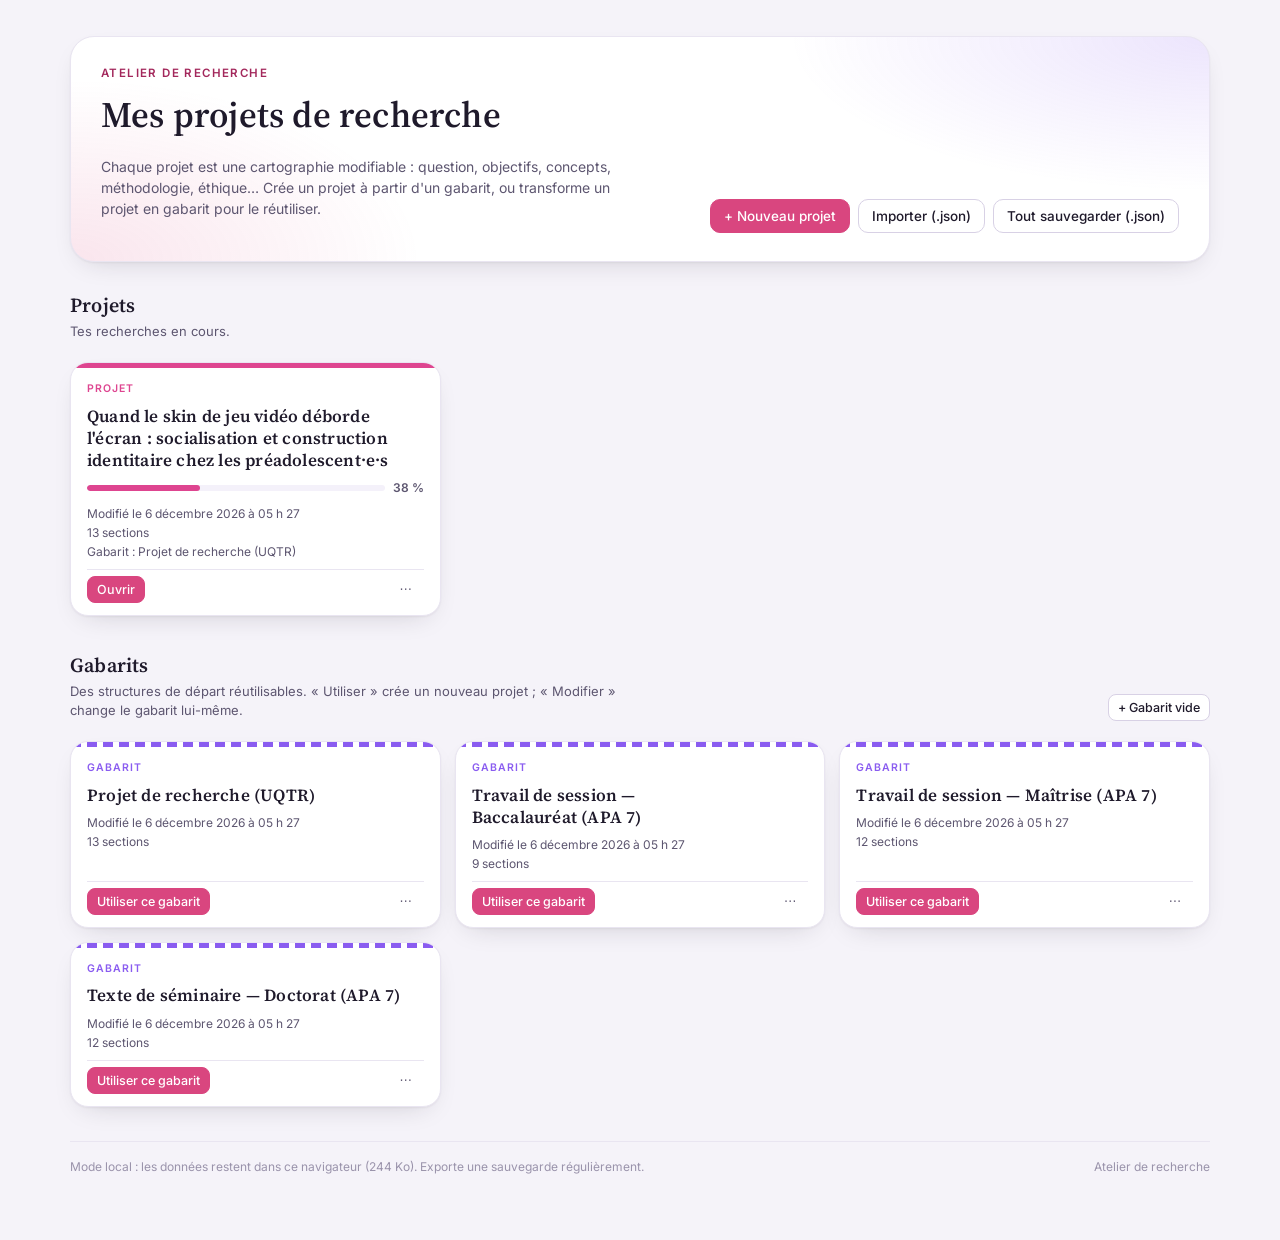
==== commit da1045df: "Gabarit APA 7 : doctorat Co-Authored-By: Claude Opus 5.5 <noreply@anthropic.com>" ====
--- a/index.html
+++ b/index.html
@@ -21,6 +21,7 @@
   <script src="js/seeds.js"></script>
   <script src="js/gabarits/apa-baccalaureat.js"></script>
   <script src="js/gabarits/apa-maitrise.js"></script>
+  <script src="js/gabarits/apa-doctorat.js"></script>
   <script src="js/storage.js"></script>
   <script src="js/cloud.js"></script>
   <script src="js/files.js"></script>
